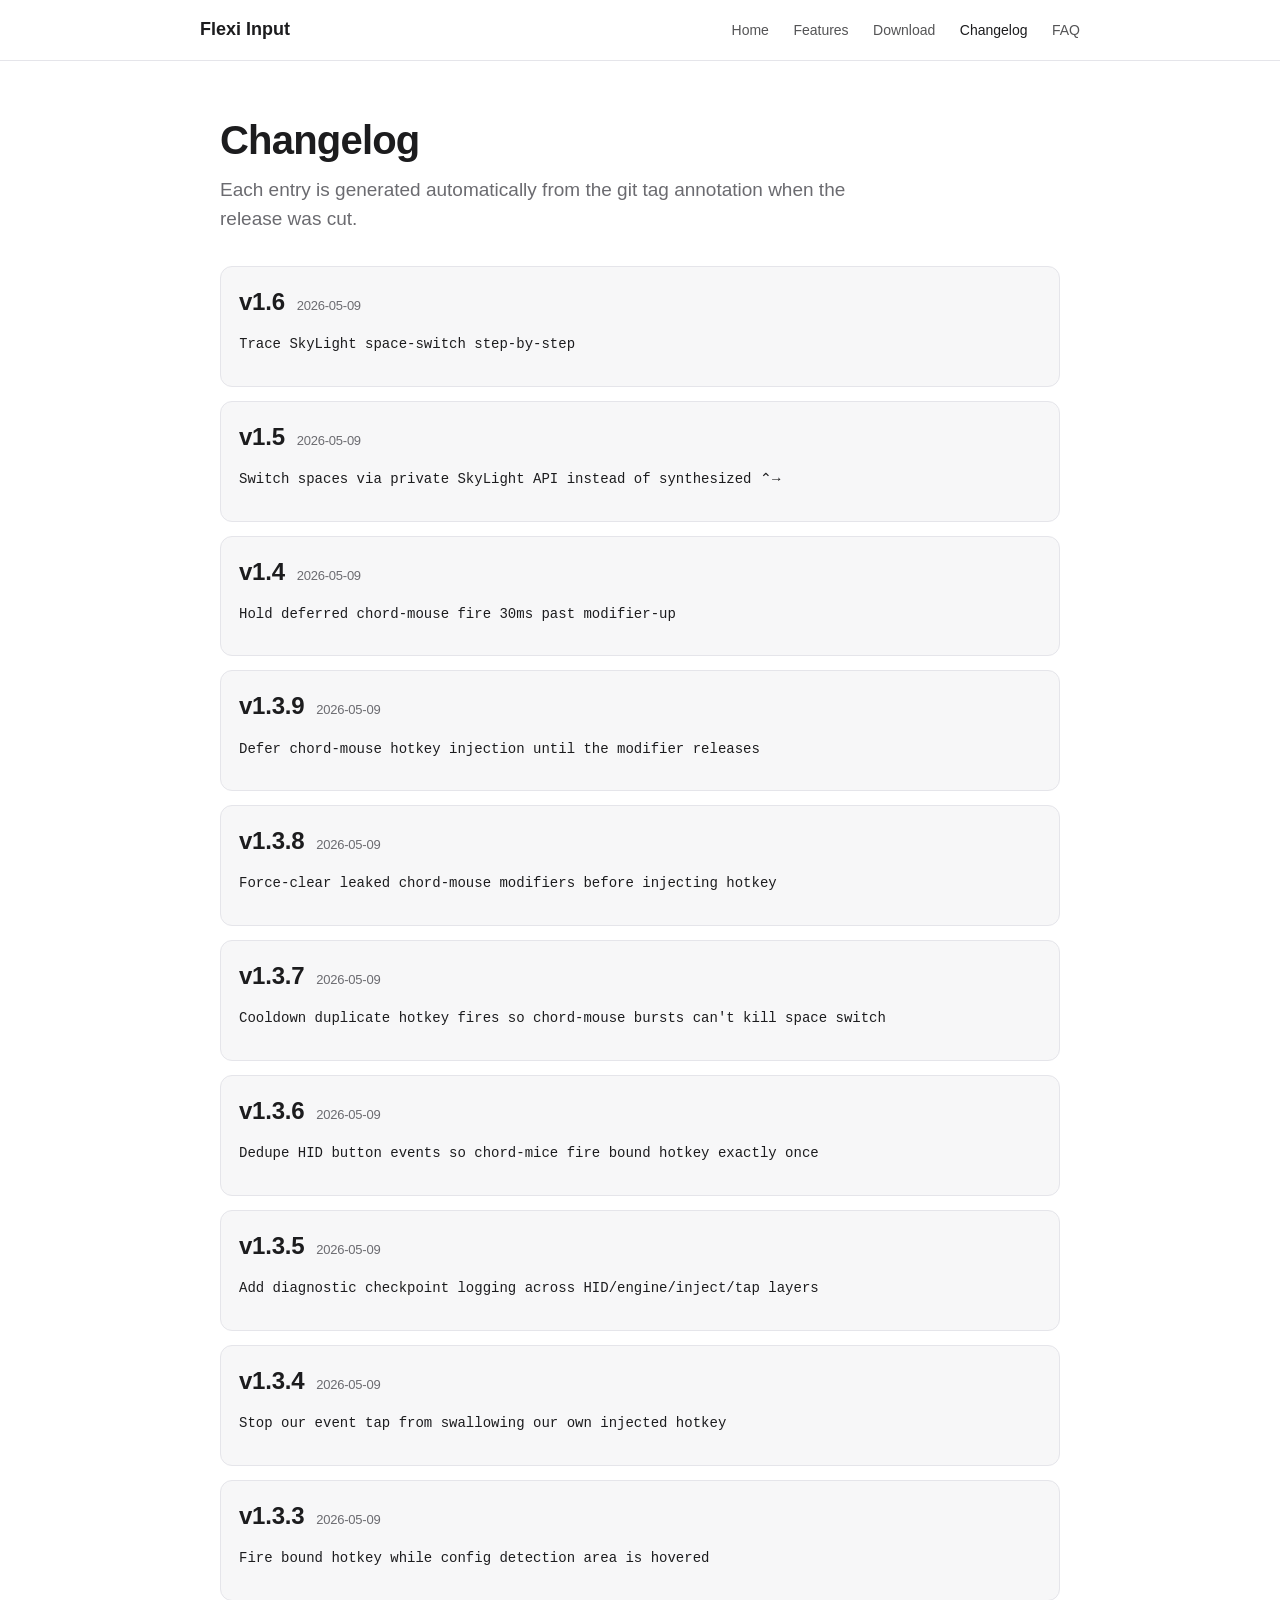
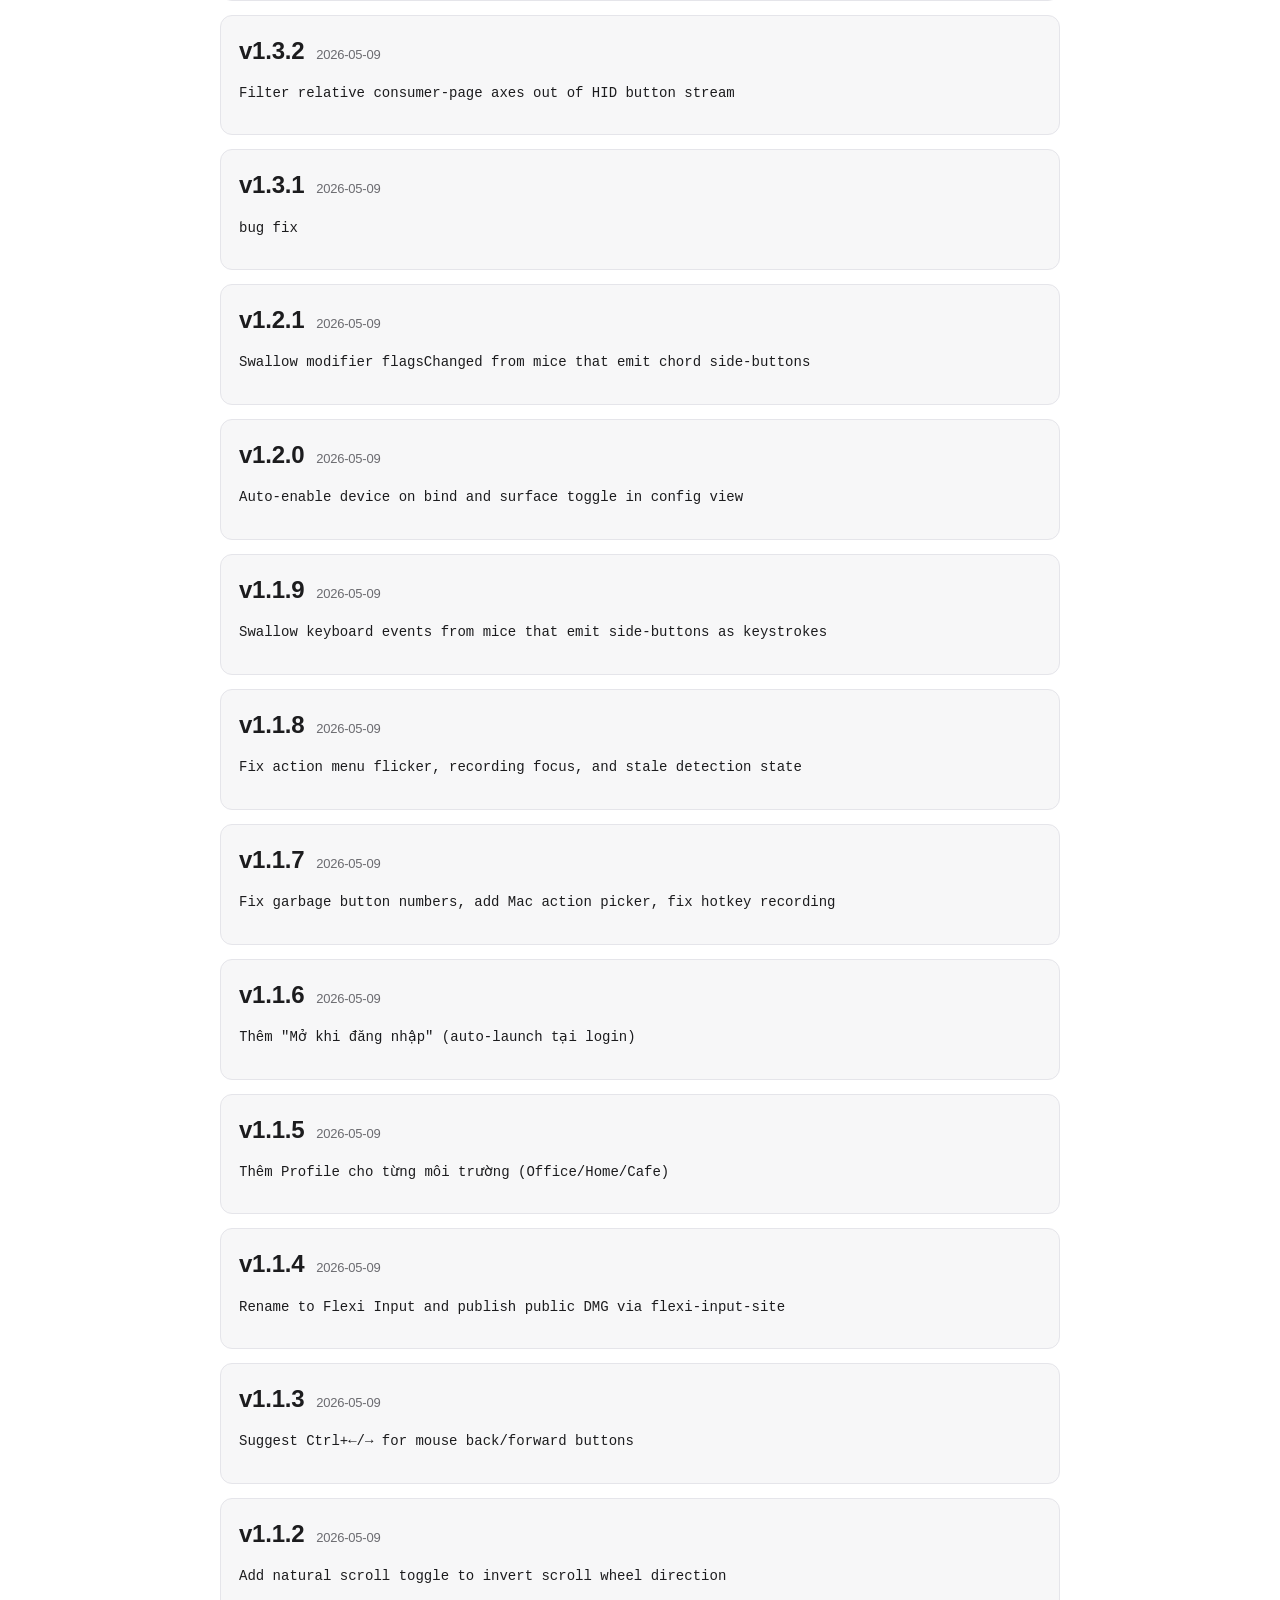
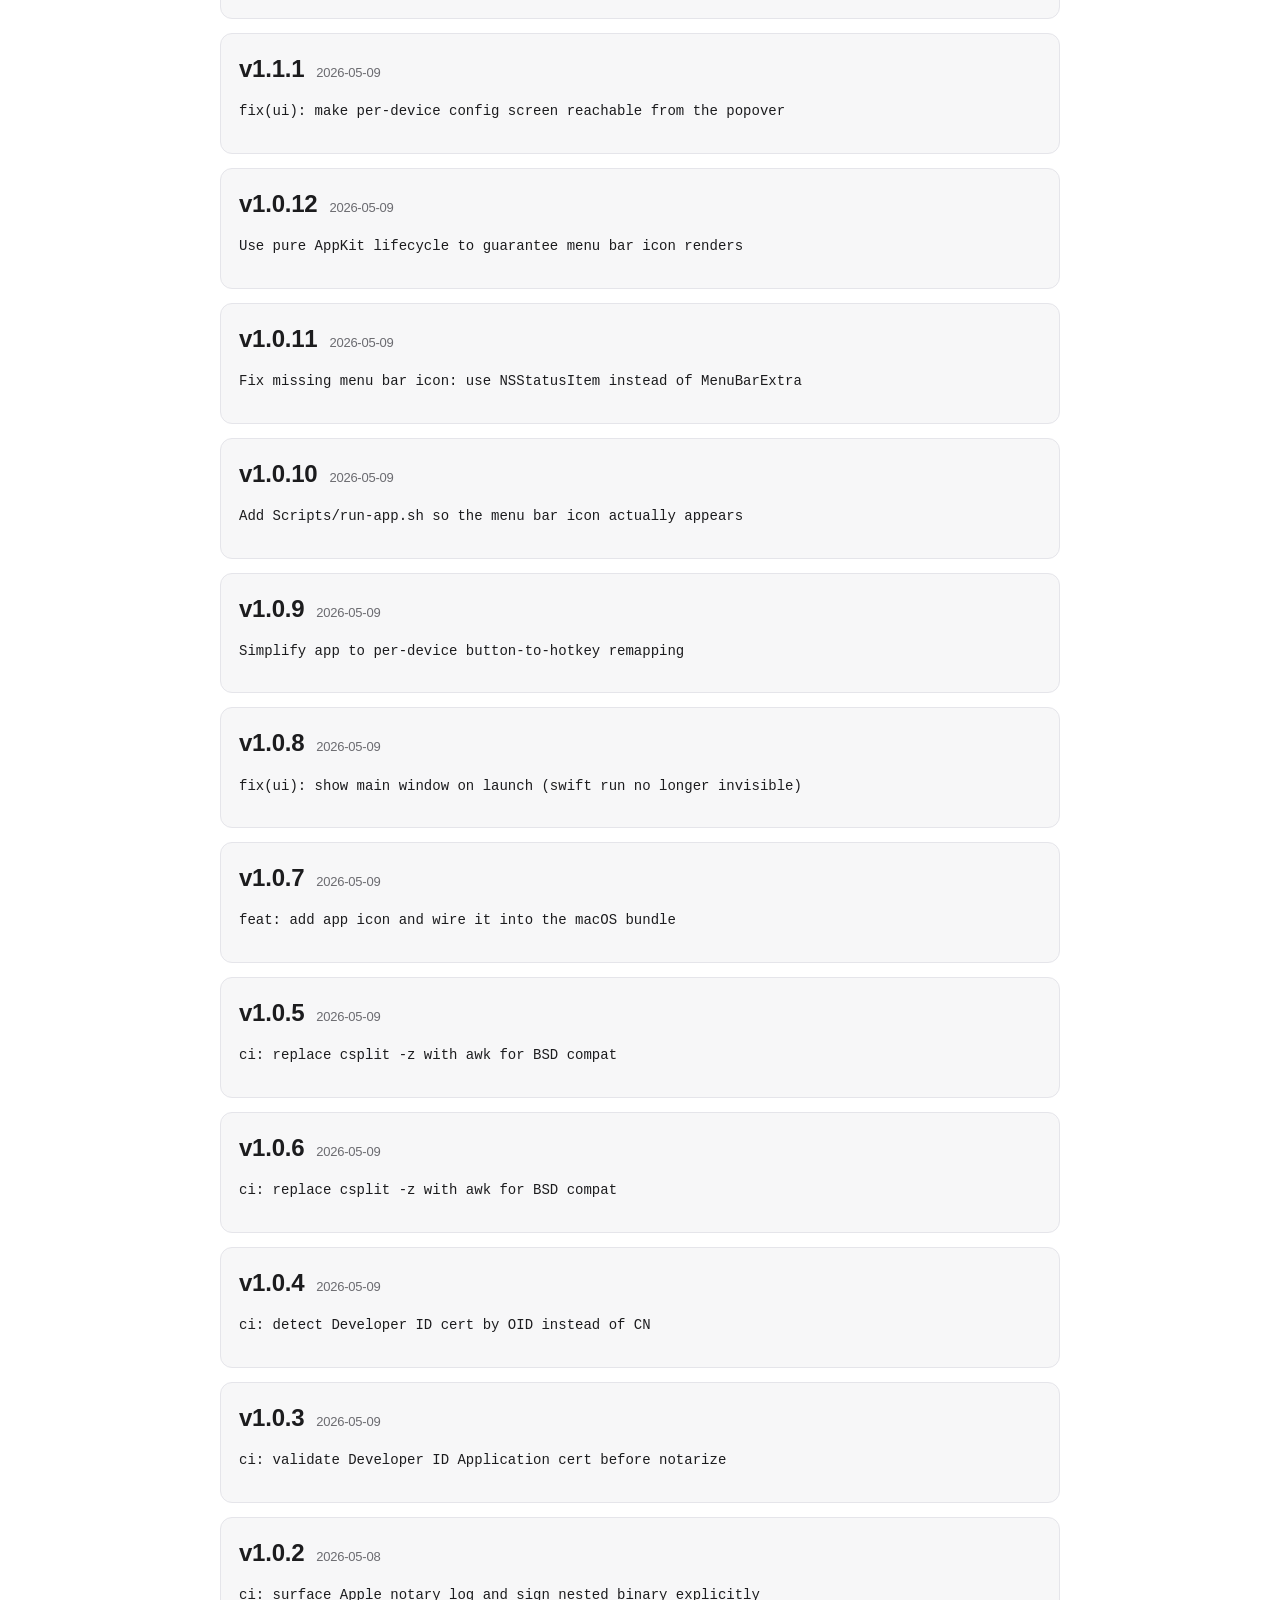
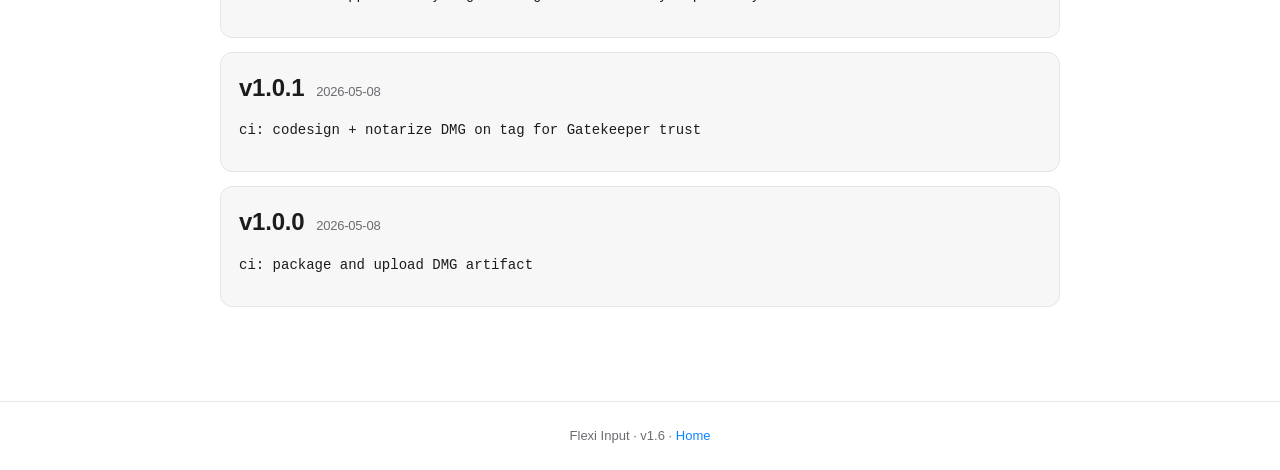
==== changelog.html @ a843cd30 "Publish Flexi Input v1.6" ====
<!doctype html>
<html lang="en">
<head>
    <meta charset="utf-8">
    <meta name="viewport" content="width=device-width, initial-scale=1">
    <title>Changelog — Flexi Input</title>
    <link rel="stylesheet" href="styles.css">
</head>
<body>
    <header class="site">
        <div class="inner">
            <a class="brand" href="./">Flexi Input</a>
            <nav>
                <a href="./">Home</a>
                <a href="features.html">Features</a>
                <a href="download.html">Download</a>
                <a href="changelog.html" class="active">Changelog</a>
                <a href="faq.html">FAQ</a>
            </nav>
        </div>
    </header>

    <main class="container">
        <h1>Changelog</h1>
        <p class="lede">Each entry is generated automatically from the git tag annotation when the release was cut.</p>

        <section class="release"><h2>v1.6 <small>2026-05-09</small></h2><pre>Trace SkyLight space-switch step-by-step</pre></section>
<section class="release"><h2>v1.5 <small>2026-05-09</small></h2><pre>Switch spaces via private SkyLight API instead of synthesized ⌃→</pre></section>
<section class="release"><h2>v1.4 <small>2026-05-09</small></h2><pre>Hold deferred chord-mouse fire 30ms past modifier-up</pre></section>
<section class="release"><h2>v1.3.9 <small>2026-05-09</small></h2><pre>Defer chord-mouse hotkey injection until the modifier releases</pre></section>
<section class="release"><h2>v1.3.8 <small>2026-05-09</small></h2><pre>Force-clear leaked chord-mouse modifiers before injecting hotkey</pre></section>
<section class="release"><h2>v1.3.7 <small>2026-05-09</small></h2><pre>Cooldown duplicate hotkey fires so chord-mouse bursts can&#x27;t kill space switch</pre></section>
<section class="release"><h2>v1.3.6 <small>2026-05-09</small></h2><pre>Dedupe HID button events so chord-mice fire bound hotkey exactly once</pre></section>
<section class="release"><h2>v1.3.5 <small>2026-05-09</small></h2><pre>Add diagnostic checkpoint logging across HID/engine/inject/tap layers</pre></section>
<section class="release"><h2>v1.3.4 <small>2026-05-09</small></h2><pre>Stop our event tap from swallowing our own injected hotkey</pre></section>
<section class="release"><h2>v1.3.3 <small>2026-05-09</small></h2><pre>Fire bound hotkey while config detection area is hovered</pre></section>
<section class="release"><h2>v1.3.2 <small>2026-05-09</small></h2><pre>Filter relative consumer-page axes out of HID button stream</pre></section>
<section class="release"><h2>v1.3.1 <small>2026-05-09</small></h2><pre>bug fix</pre></section>
<section class="release"><h2>v1.2.1 <small>2026-05-09</small></h2><pre>Swallow modifier flagsChanged from mice that emit chord side-buttons</pre></section>
<section class="release"><h2>v1.2.0 <small>2026-05-09</small></h2><pre>Auto-enable device on bind and surface toggle in config view</pre></section>
<section class="release"><h2>v1.1.9 <small>2026-05-09</small></h2><pre>Swallow keyboard events from mice that emit side-buttons as keystrokes</pre></section>
<section class="release"><h2>v1.1.8 <small>2026-05-09</small></h2><pre>Fix action menu flicker, recording focus, and stale detection state</pre></section>
<section class="release"><h2>v1.1.7 <small>2026-05-09</small></h2><pre>Fix garbage button numbers, add Mac action picker, fix hotkey recording</pre></section>
<section class="release"><h2>v1.1.6 <small>2026-05-09</small></h2><pre>Thêm &quot;Mở khi đăng nhập&quot; (auto-launch tại login)</pre></section>
<section class="release"><h2>v1.1.5 <small>2026-05-09</small></h2><pre>Thêm Profile cho từng môi trường (Office/Home/Cafe)</pre></section>
<section class="release"><h2>v1.1.4 <small>2026-05-09</small></h2><pre>Rename to Flexi Input and publish public DMG via flexi-input-site</pre></section>
<section class="release"><h2>v1.1.3 <small>2026-05-09</small></h2><pre>Suggest Ctrl+←/→ for mouse back/forward buttons</pre></section>
<section class="release"><h2>v1.1.2 <small>2026-05-09</small></h2><pre>Add natural scroll toggle to invert scroll wheel direction</pre></section>
<section class="release"><h2>v1.1.1 <small>2026-05-09</small></h2><pre>fix(ui): make per-device config screen reachable from the popover</pre></section>
<section class="release"><h2>v1.0.12 <small>2026-05-09</small></h2><pre>Use pure AppKit lifecycle to guarantee menu bar icon renders</pre></section>
<section class="release"><h2>v1.0.11 <small>2026-05-09</small></h2><pre>Fix missing menu bar icon: use NSStatusItem instead of MenuBarExtra</pre></section>
<section class="release"><h2>v1.0.10 <small>2026-05-09</small></h2><pre>Add Scripts/run-app.sh so the menu bar icon actually appears</pre></section>
<section class="release"><h2>v1.0.9 <small>2026-05-09</small></h2><pre>Simplify app to per-device button-to-hotkey remapping</pre></section>
<section class="release"><h2>v1.0.8 <small>2026-05-09</small></h2><pre>fix(ui): show main window on launch (swift run no longer invisible)</pre></section>
<section class="release"><h2>v1.0.7 <small>2026-05-09</small></h2><pre>feat: add app icon and wire it into the macOS bundle</pre></section>
<section class="release"><h2>v1.0.5 <small>2026-05-09</small></h2><pre>ci: replace csplit -z with awk for BSD compat</pre></section>
<section class="release"><h2>v1.0.6 <small>2026-05-09</small></h2><pre>ci: replace csplit -z with awk for BSD compat</pre></section>
<section class="release"><h2>v1.0.4 <small>2026-05-09</small></h2><pre>ci: detect Developer ID cert by OID instead of CN</pre></section>
<section class="release"><h2>v1.0.3 <small>2026-05-09</small></h2><pre>ci: validate Developer ID Application cert before notarize</pre></section>
<section class="release"><h2>v1.0.2 <small>2026-05-08</small></h2><pre>ci: surface Apple notary log and sign nested binary explicitly</pre></section>
<section class="release"><h2>v1.0.1 <small>2026-05-08</small></h2><pre>ci: codesign + notarize DMG on tag for Gatekeeper trust</pre></section>
<section class="release"><h2>v1.0.0 <small>2026-05-08</small></h2><pre>ci: package and upload DMG artifact</pre></section>
    </main>

    <footer class="site">
        Flexi Input · v1.6 · <a href="./">Home</a>
    </footer>
</body>
</html>
---- styles.css ----
:root {
    color-scheme: light dark;
    --bg: #ffffff;
    --fg: #1c1c1e;
    --muted: #6b6b70;
    --accent: #0a84ff;
    --accent-fg: #ffffff;
    --border: #e5e5ea;
    --card: #f7f7f8;
    --code-bg: #f1f1f3;
    --max: 880px;
}

@media (prefers-color-scheme: dark) {
    :root {
        --bg: #1c1c1e;
        --fg: #f5f5f7;
        --muted: #a1a1a6;
        --accent: #0a84ff;
        --accent-fg: #ffffff;
        --border: #2c2c2e;
        --card: #232325;
        --code-bg: #2c2c2e;
    }
}

* { box-sizing: border-box; }

html, body {
    margin: 0;
    padding: 0;
    background: var(--bg);
    color: var(--fg);
    font-family: -apple-system, BlinkMacSystemFont, "SF Pro Text", "Helvetica Neue", Arial, sans-serif;
    font-size: 16px;
    line-height: 1.55;
    -webkit-font-smoothing: antialiased;
}

a { color: var(--accent); text-decoration: none; }
a:hover { text-decoration: underline; }

.container {
    max-width: var(--max);
    margin: 0 auto;
    padding: 24px 20px 80px;
}

header.site {
    border-bottom: 1px solid var(--border);
    padding: 16px 20px;
}

header.site .inner {
    max-width: var(--max);
    margin: 0 auto;
    display: flex;
    align-items: center;
    justify-content: space-between;
    gap: 24px;
}

header.site .brand {
    font-weight: 600;
    font-size: 18px;
    color: var(--fg);
}

header.site nav a {
    color: var(--fg);
    margin-left: 20px;
    font-size: 14px;
    opacity: 0.75;
}

header.site nav a:hover,
header.site nav a.active {
    opacity: 1;
    text-decoration: none;
}

footer.site {
    border-top: 1px solid var(--border);
    padding: 24px 20px;
    color: var(--muted);
    font-size: 13px;
    text-align: center;
}

h1 { font-size: 40px; line-height: 1.15; margin: 32px 0 12px; letter-spacing: -0.02em; }
h2 { font-size: 24px; margin: 36px 0 12px; letter-spacing: -0.01em; }
h3 { font-size: 18px; margin: 24px 0 8px; }

.lede { font-size: 19px; color: var(--muted); margin: 0 0 32px; max-width: 640px; }

.cta {
    display: inline-flex;
    align-items: center;
    gap: 8px;
    background: var(--accent);
    color: var(--accent-fg);
    padding: 12px 22px;
    border-radius: 10px;
    font-weight: 600;
    font-size: 16px;
}
.cta:hover { text-decoration: none; opacity: 0.92; }
.cta.secondary {
    background: transparent;
    color: var(--accent);
    border: 1px solid var(--accent);
}

.meta {
    color: var(--muted);
    font-size: 13px;
    margin-top: 10px;
}

.cards {
    display: grid;
    grid-template-columns: repeat(auto-fit, minmax(240px, 1fr));
    gap: 16px;
    margin: 24px 0;
}
.card {
    background: var(--card);
    border: 1px solid var(--border);
    border-radius: 12px;
    padding: 18px;
}
.card h3 { margin-top: 0; }

pre, code {
    font-family: ui-monospace, SFMono-Regular, "SF Mono", Menlo, Consolas, monospace;
    font-size: 14px;
}
pre {
    background: var(--code-bg);
    padding: 12px 14px;
    border-radius: 8px;
    overflow-x: auto;
}
code { background: var(--code-bg); padding: 2px 6px; border-radius: 4px; }
pre code { background: transparent; padding: 0; }

.release {
    border: 1px solid var(--border);
    border-radius: 12px;
    padding: 16px 18px;
    margin-bottom: 14px;
    background: var(--card);
}
.release h2 { margin-top: 0; display: flex; align-items: baseline; gap: 12px; }
.release h2 small { color: var(--muted); font-size: 13px; font-weight: 400; }
.release pre { background: transparent; padding: 0; white-space: pre-wrap; }

ul.checks { list-style: none; padding: 0; }
ul.checks li { padding: 6px 0 6px 24px; position: relative; }
ul.checks li::before {
    content: "";
    position: absolute;
    left: 0; top: 12px;
    width: 14px; height: 14px;
    border-radius: 50%;
    background: var(--accent);
    opacity: 0.18;
}
ul.checks li::after {
    content: "";
    position: absolute;
    left: 4px; top: 16px;
    width: 6px; height: 3px;
    border-left: 2px solid var(--accent);
    border-bottom: 2px solid var(--accent);
    transform: rotate(-45deg);
}

details {
    border: 1px solid var(--border);
    border-radius: 10px;
    padding: 12px 16px;
    margin: 8px 0;
    background: var(--card);
}
details summary {
    cursor: pointer;
    font-weight: 500;
}
details[open] summary { margin-bottom: 8px; }
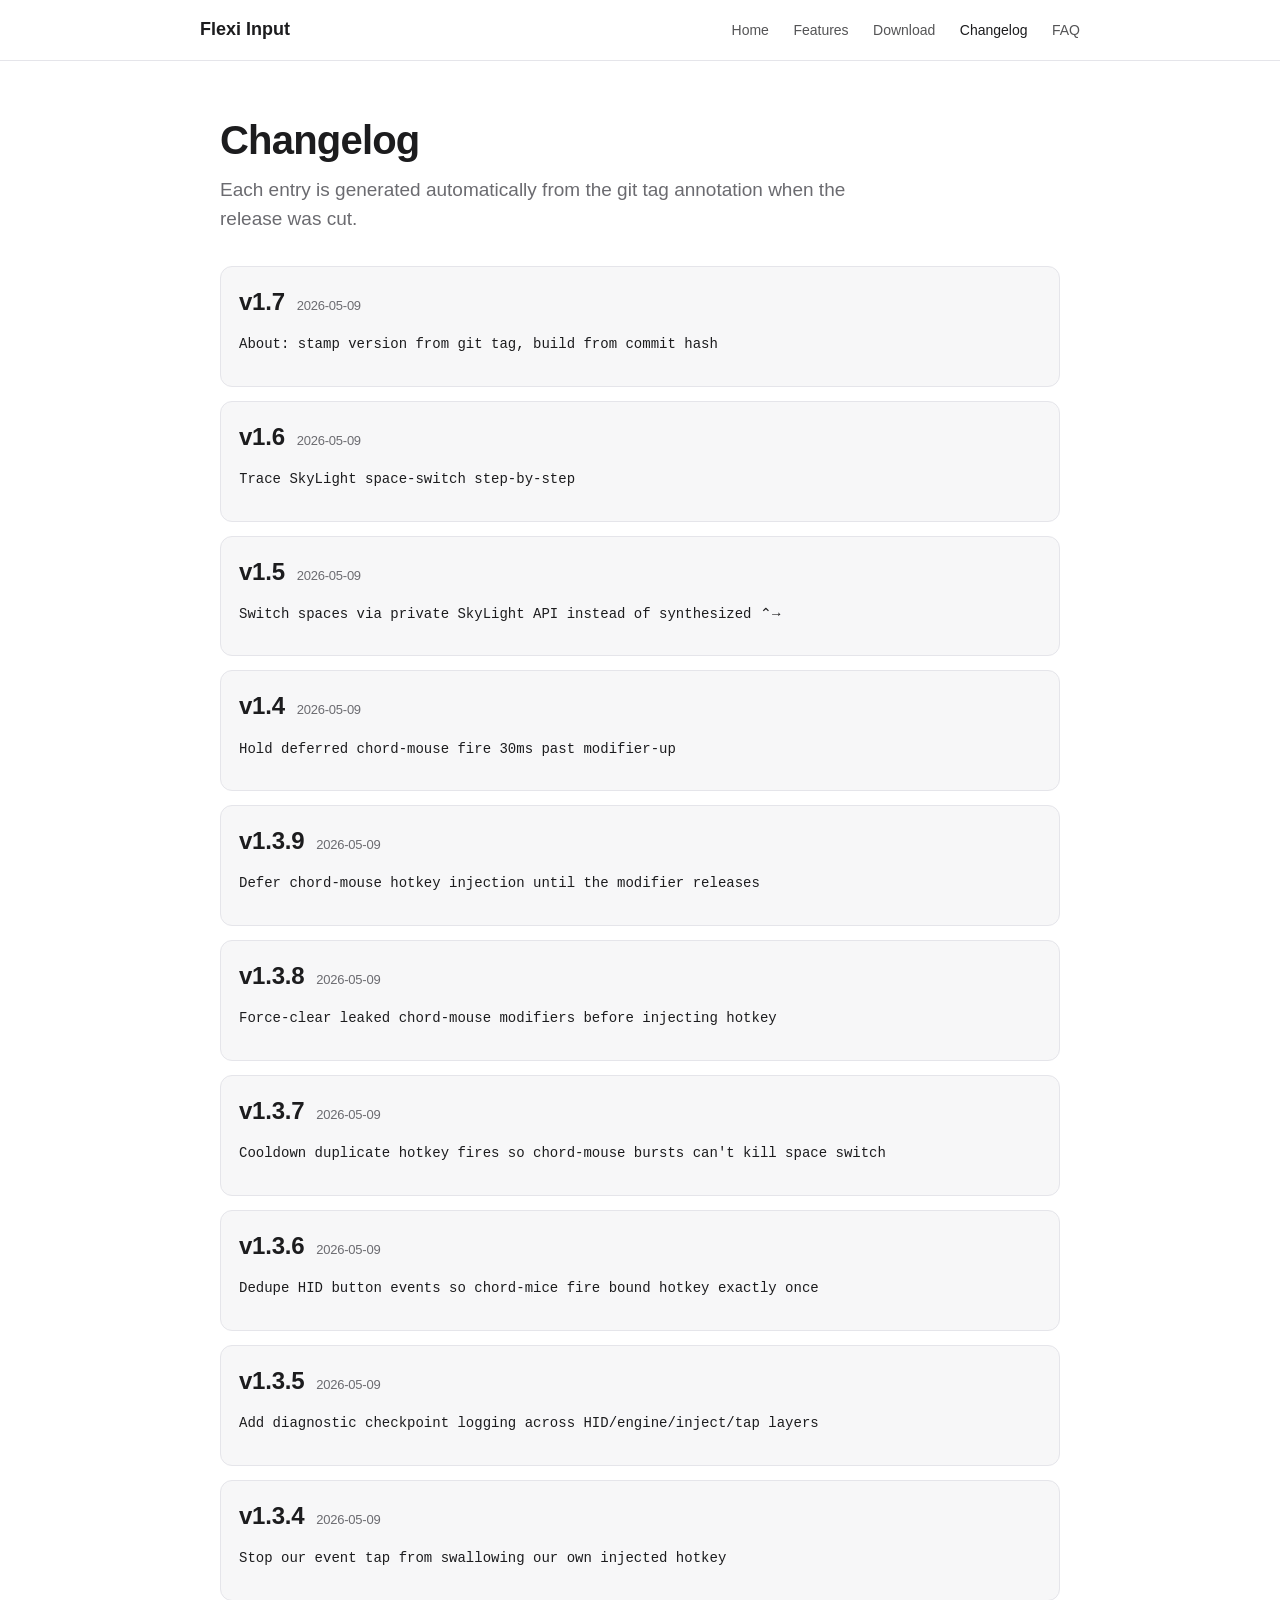
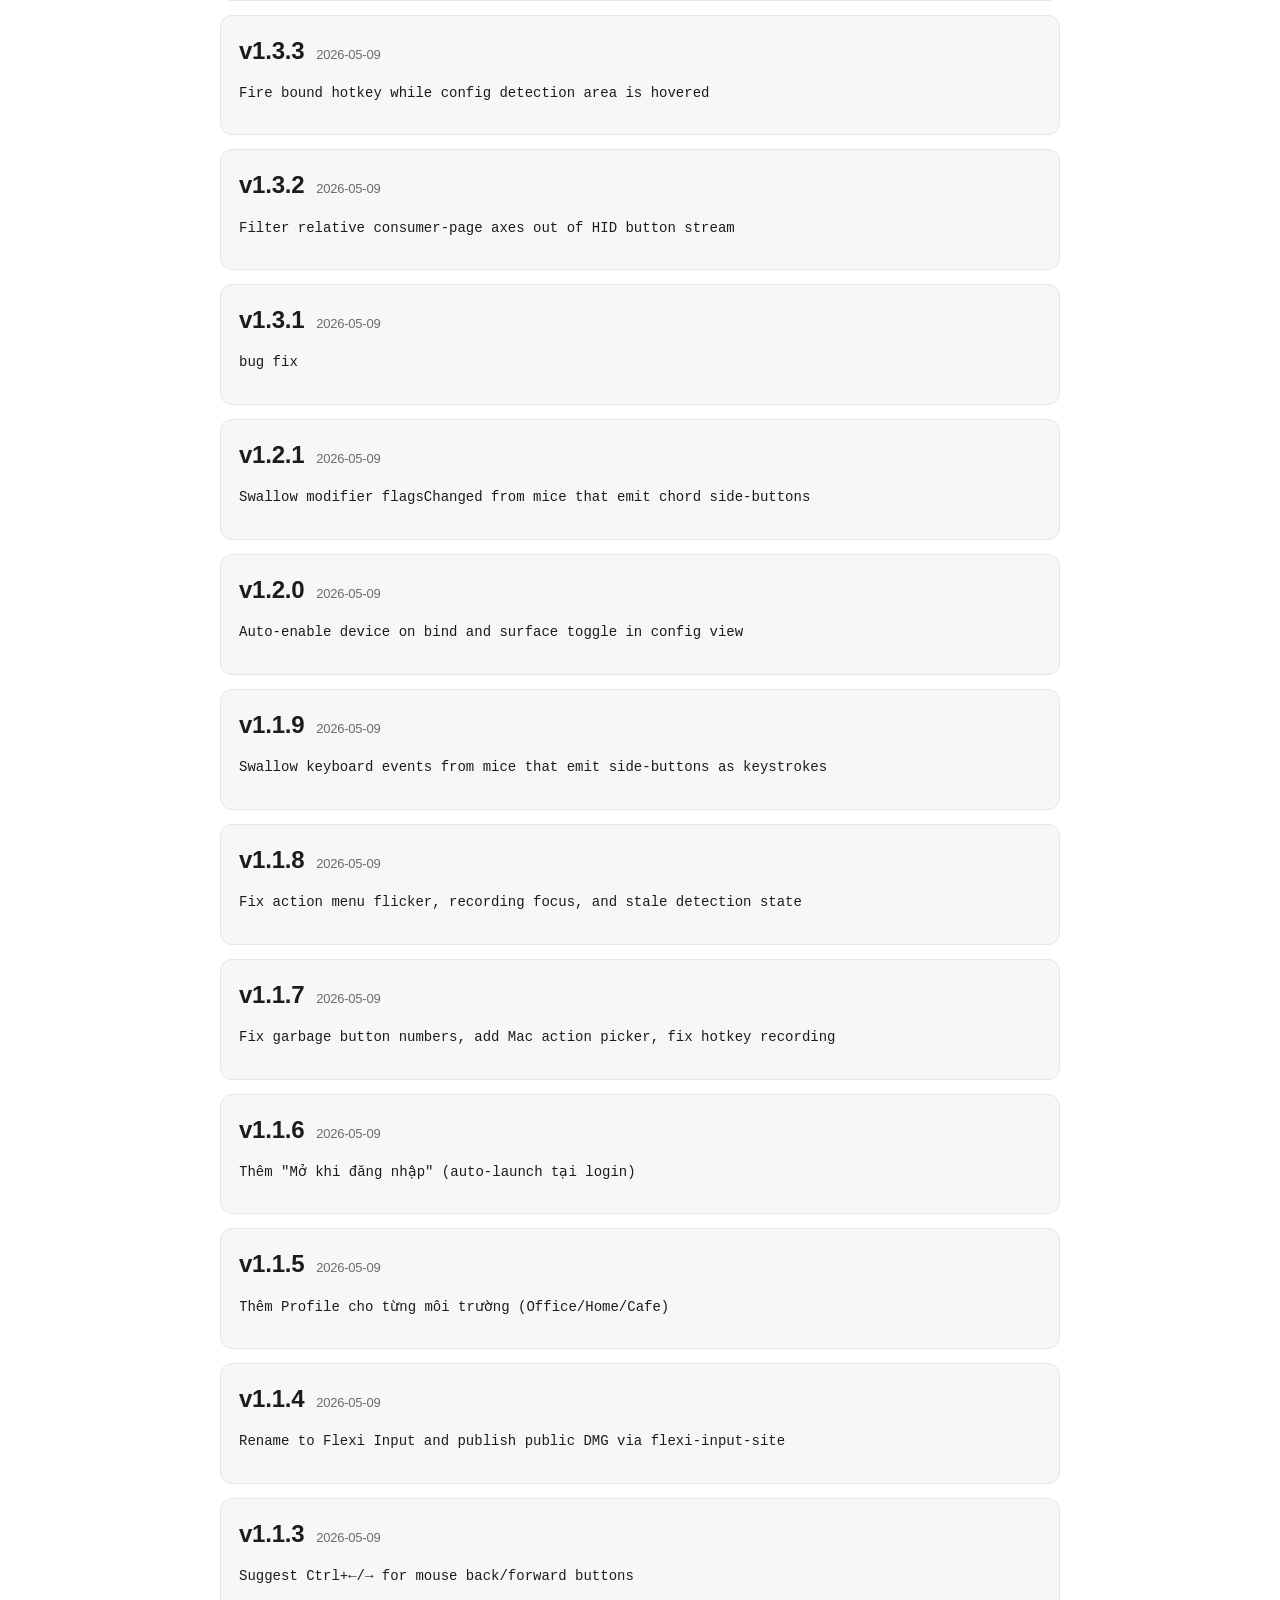
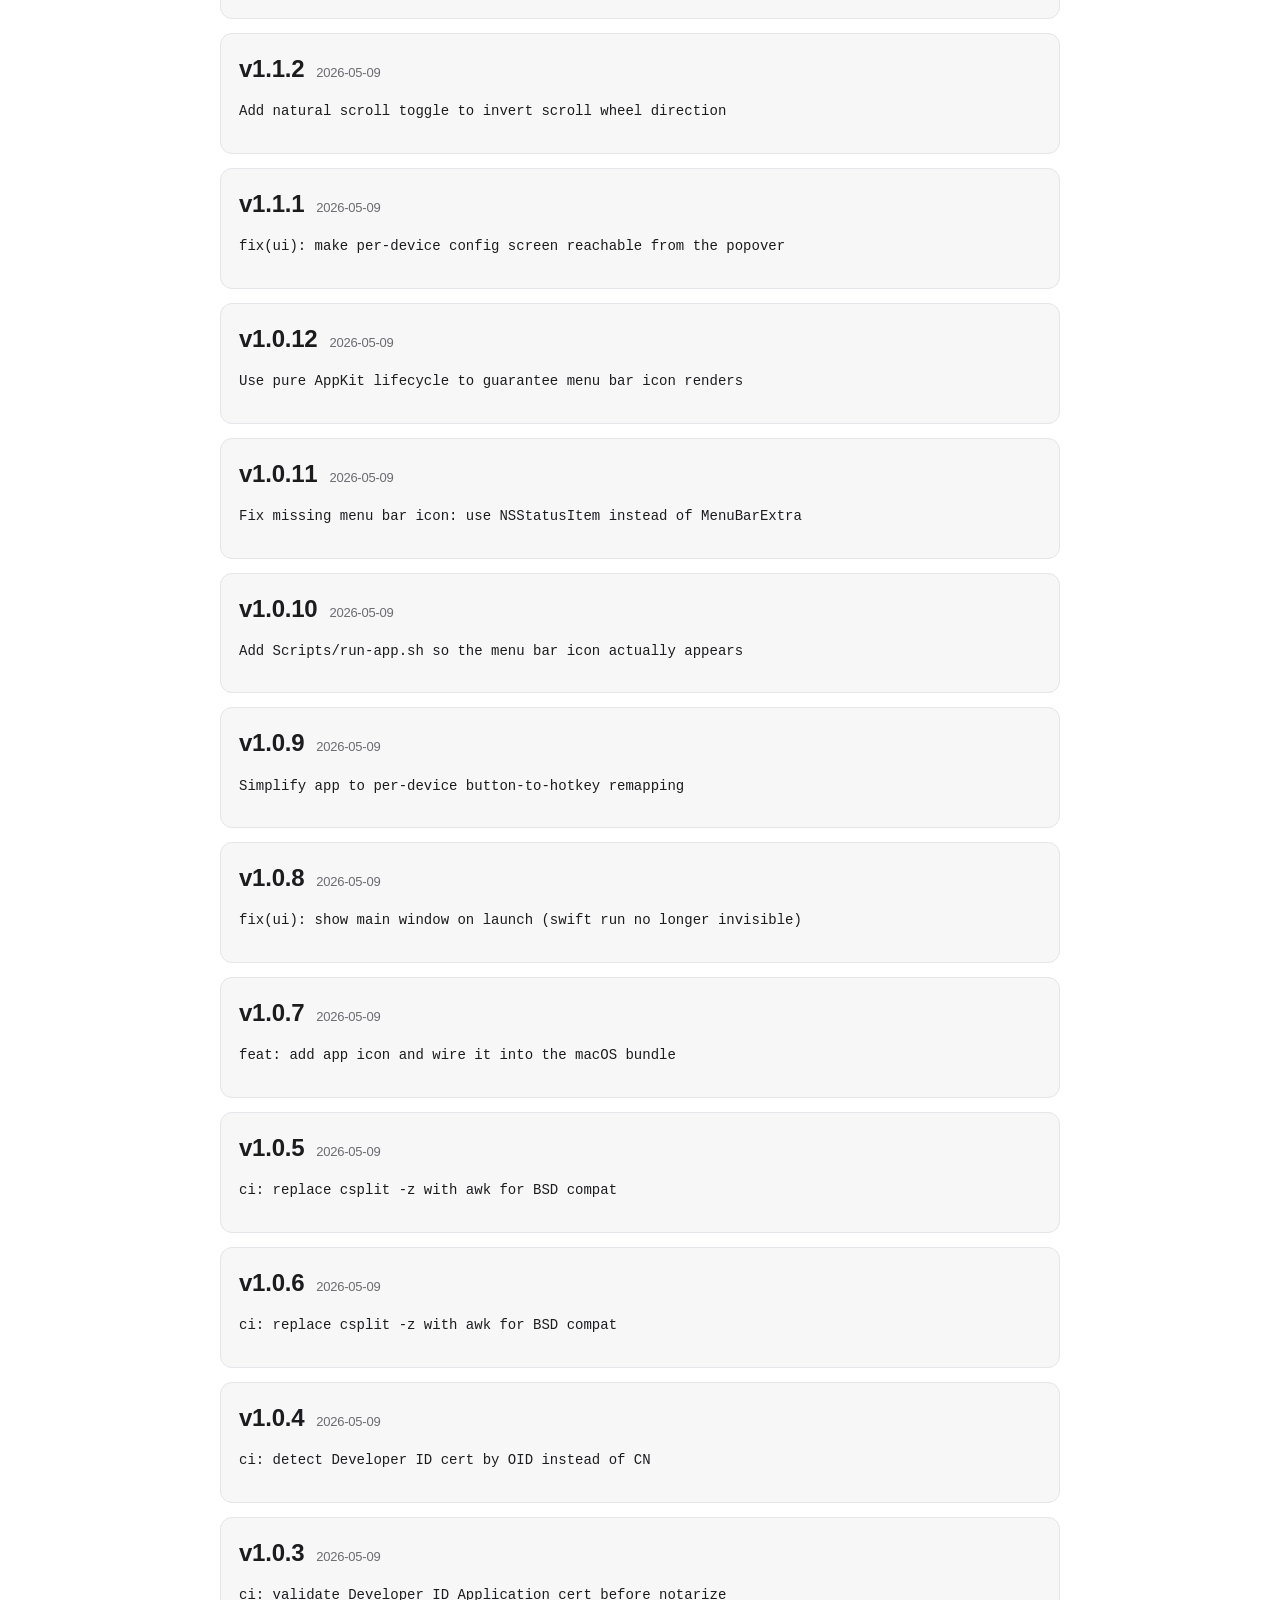
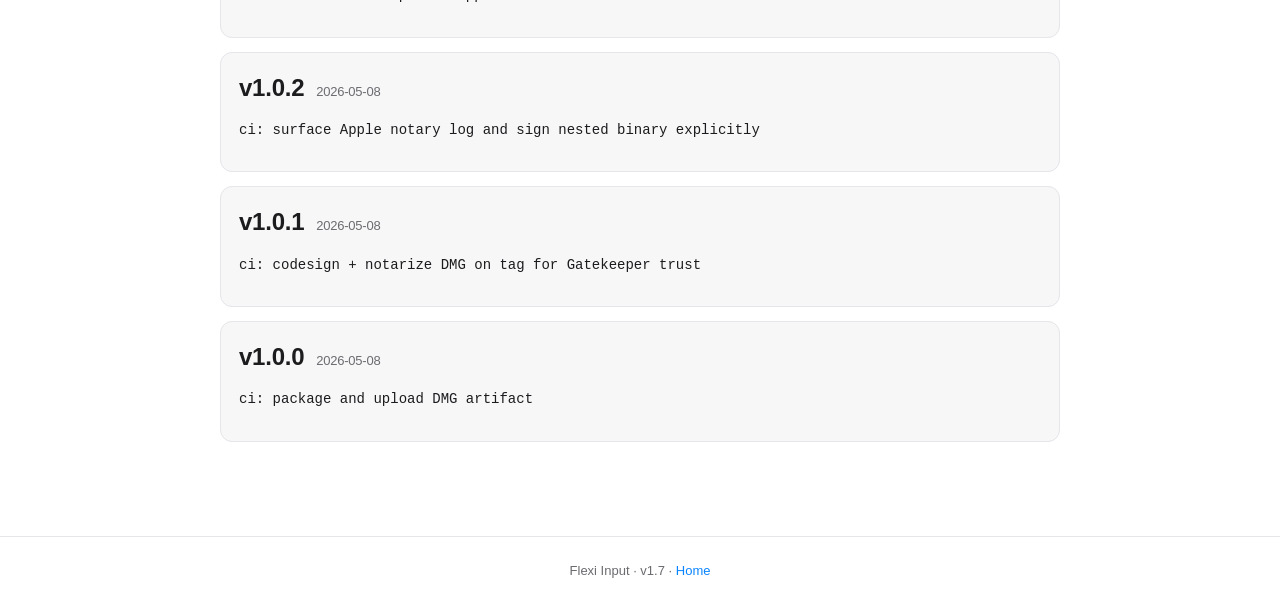
==== commit 18e64817: "Publish Flexi Input v1.7" ====
--- a/changelog.html
+++ b/changelog.html
@@ -24,7 +24,8 @@
         <h1>Changelog</h1>
         <p class="lede">Each entry is generated automatically from the git tag annotation when the release was cut.</p>
 
-        <section class="release"><h2>v1.6 <small>2026-05-09</small></h2><pre>Trace SkyLight space-switch step-by-step</pre></section>
+        <section class="release"><h2>v1.7 <small>2026-05-09</small></h2><pre>About: stamp version from git tag, build from commit hash</pre></section>
+<section class="release"><h2>v1.6 <small>2026-05-09</small></h2><pre>Trace SkyLight space-switch step-by-step</pre></section>
 <section class="release"><h2>v1.5 <small>2026-05-09</small></h2><pre>Switch spaces via private SkyLight API instead of synthesized ⌃→</pre></section>
 <section class="release"><h2>v1.4 <small>2026-05-09</small></h2><pre>Hold deferred chord-mouse fire 30ms past modifier-up</pre></section>
 <section class="release"><h2>v1.3.9 <small>2026-05-09</small></h2><pre>Defer chord-mouse hotkey injection until the modifier releases</pre></section>
@@ -63,7 +64,7 @@
     </main>
 
     <footer class="site">
-        Flexi Input · v1.6 · <a href="./">Home</a>
+        Flexi Input · v1.7 · <a href="./">Home</a>
     </footer>
 </body>
 </html>
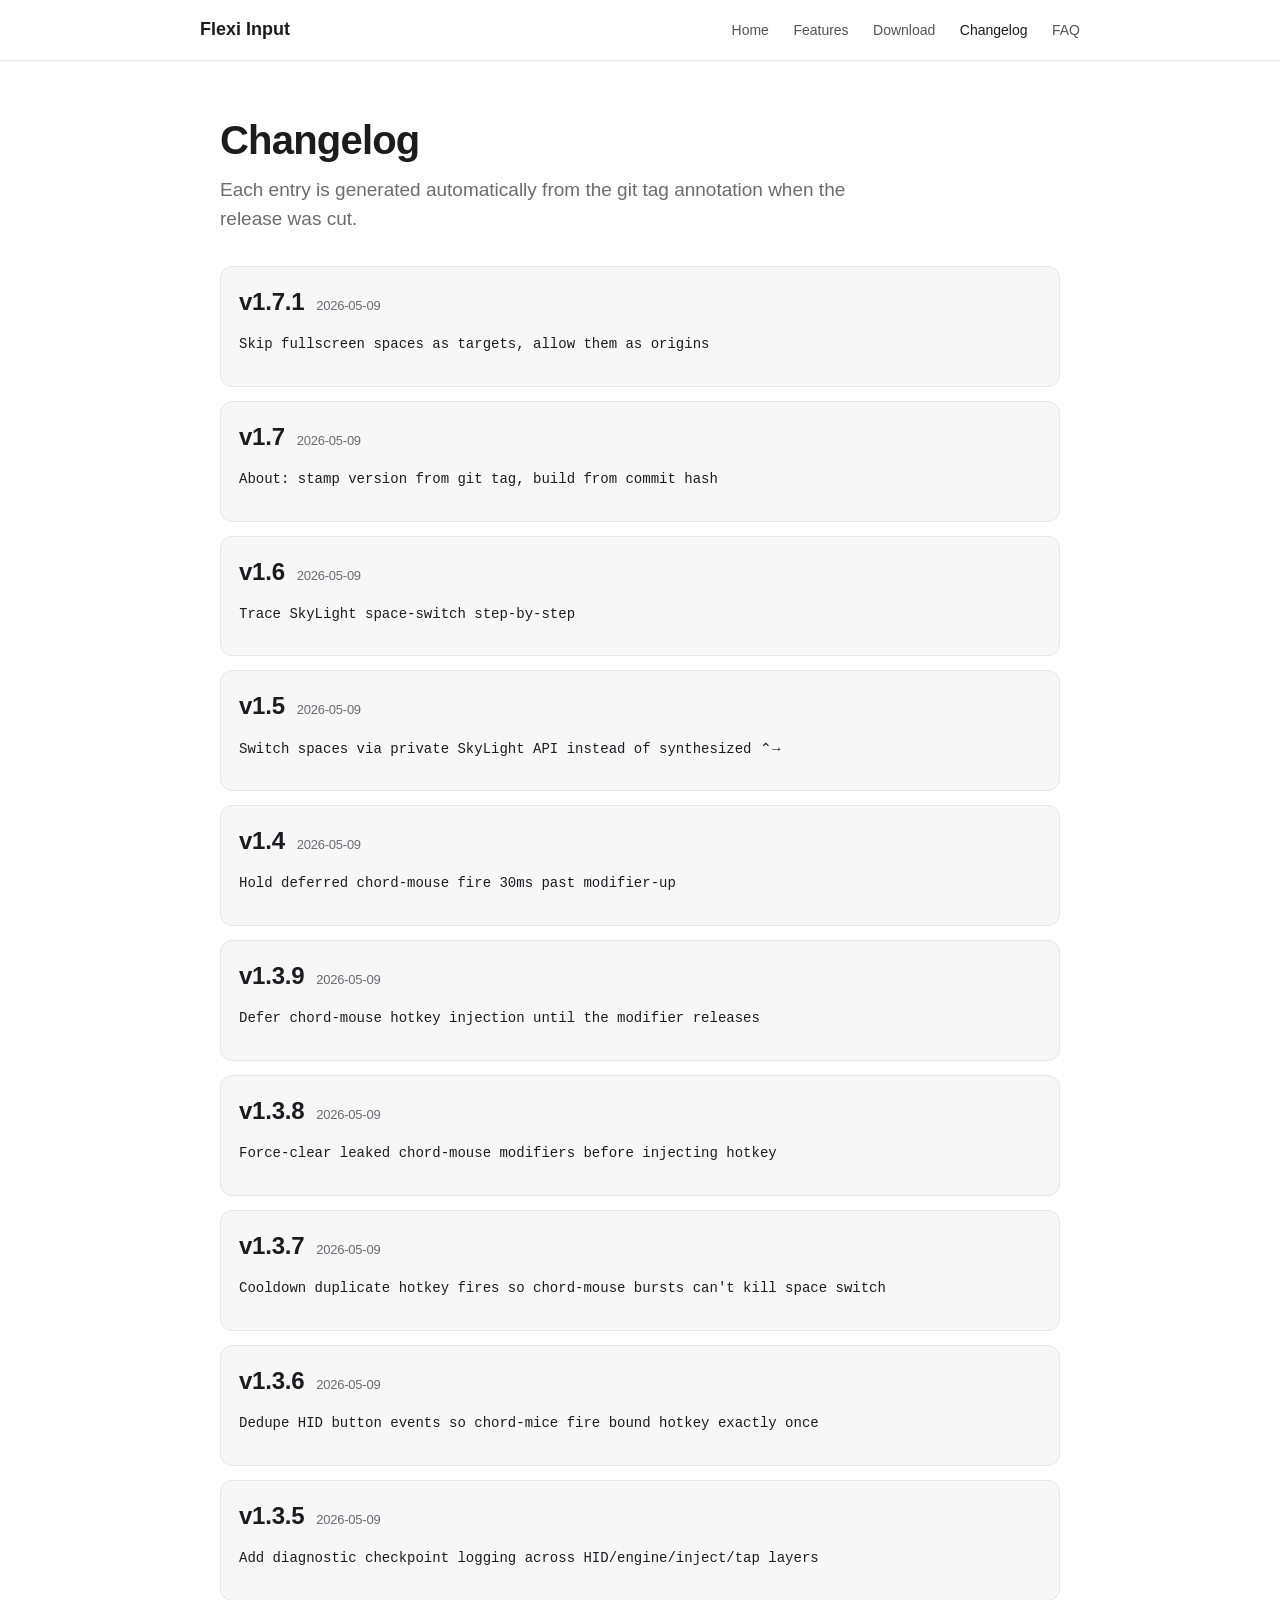
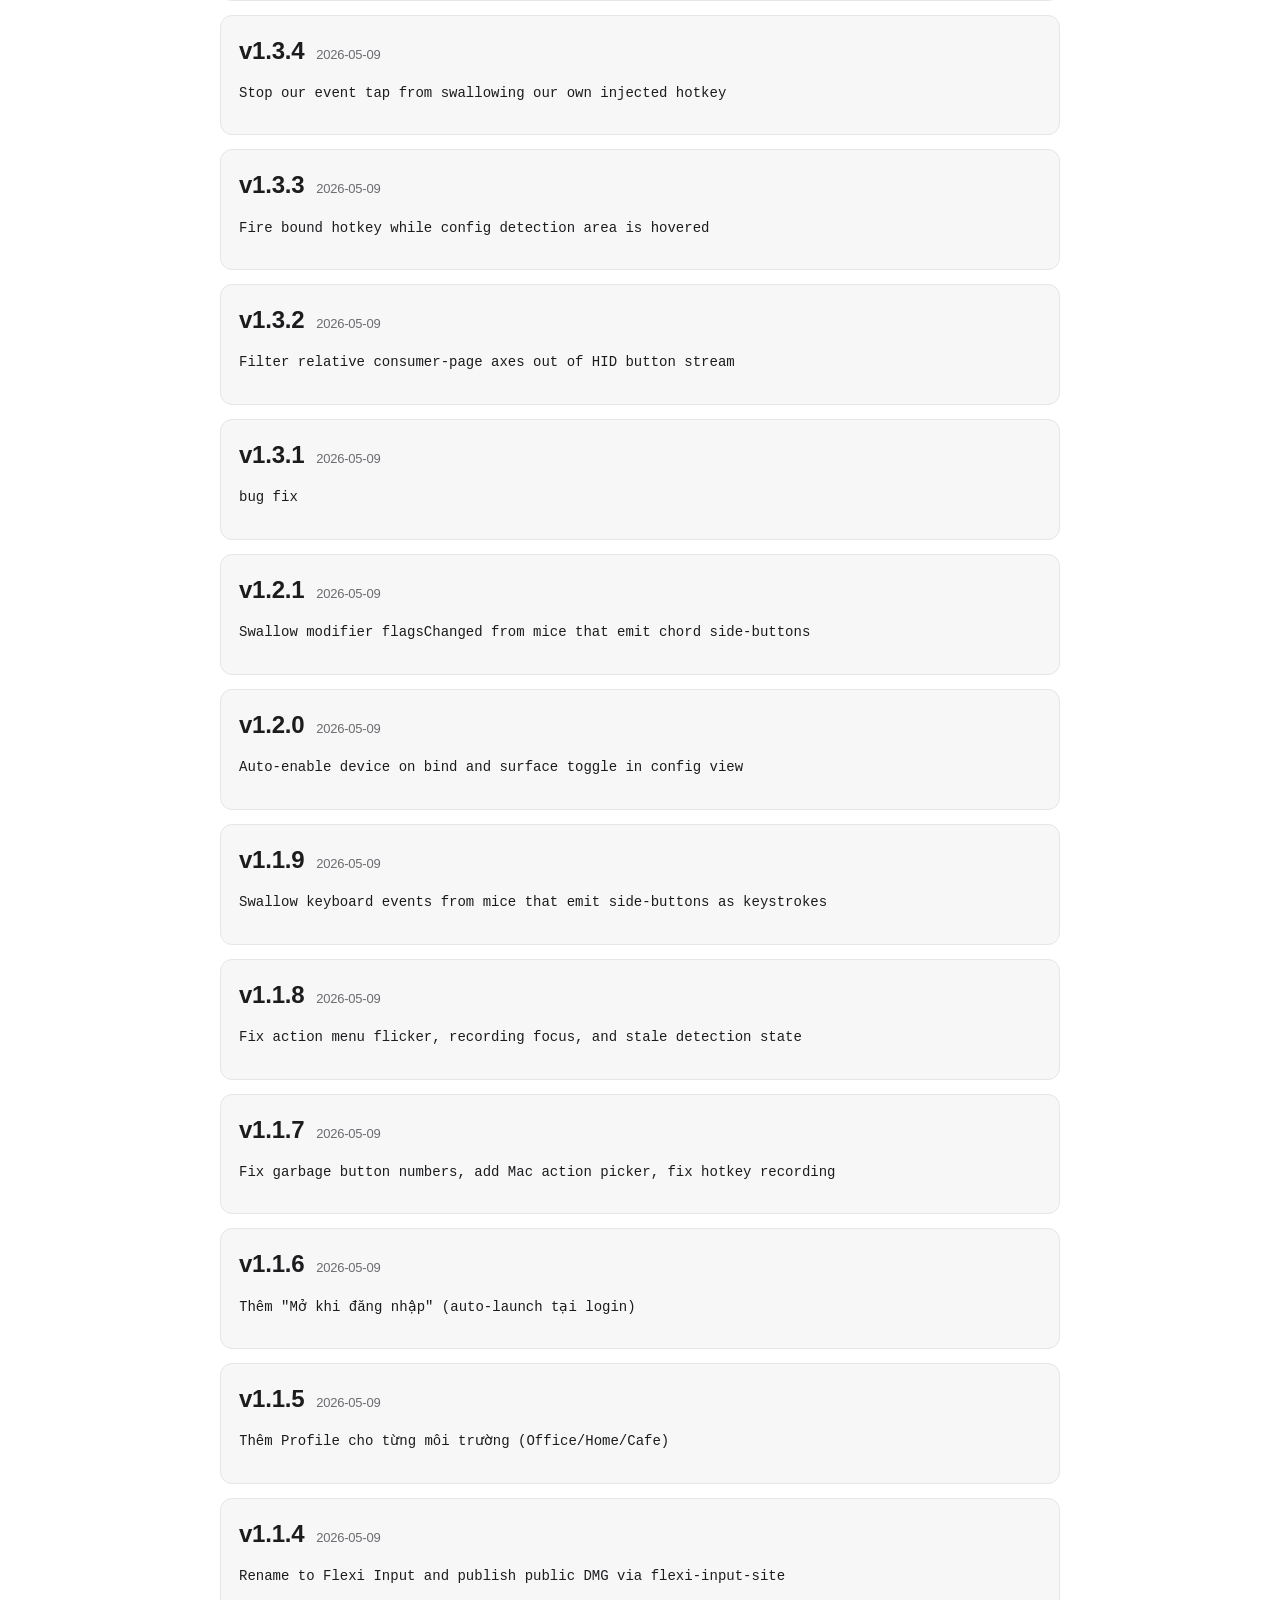
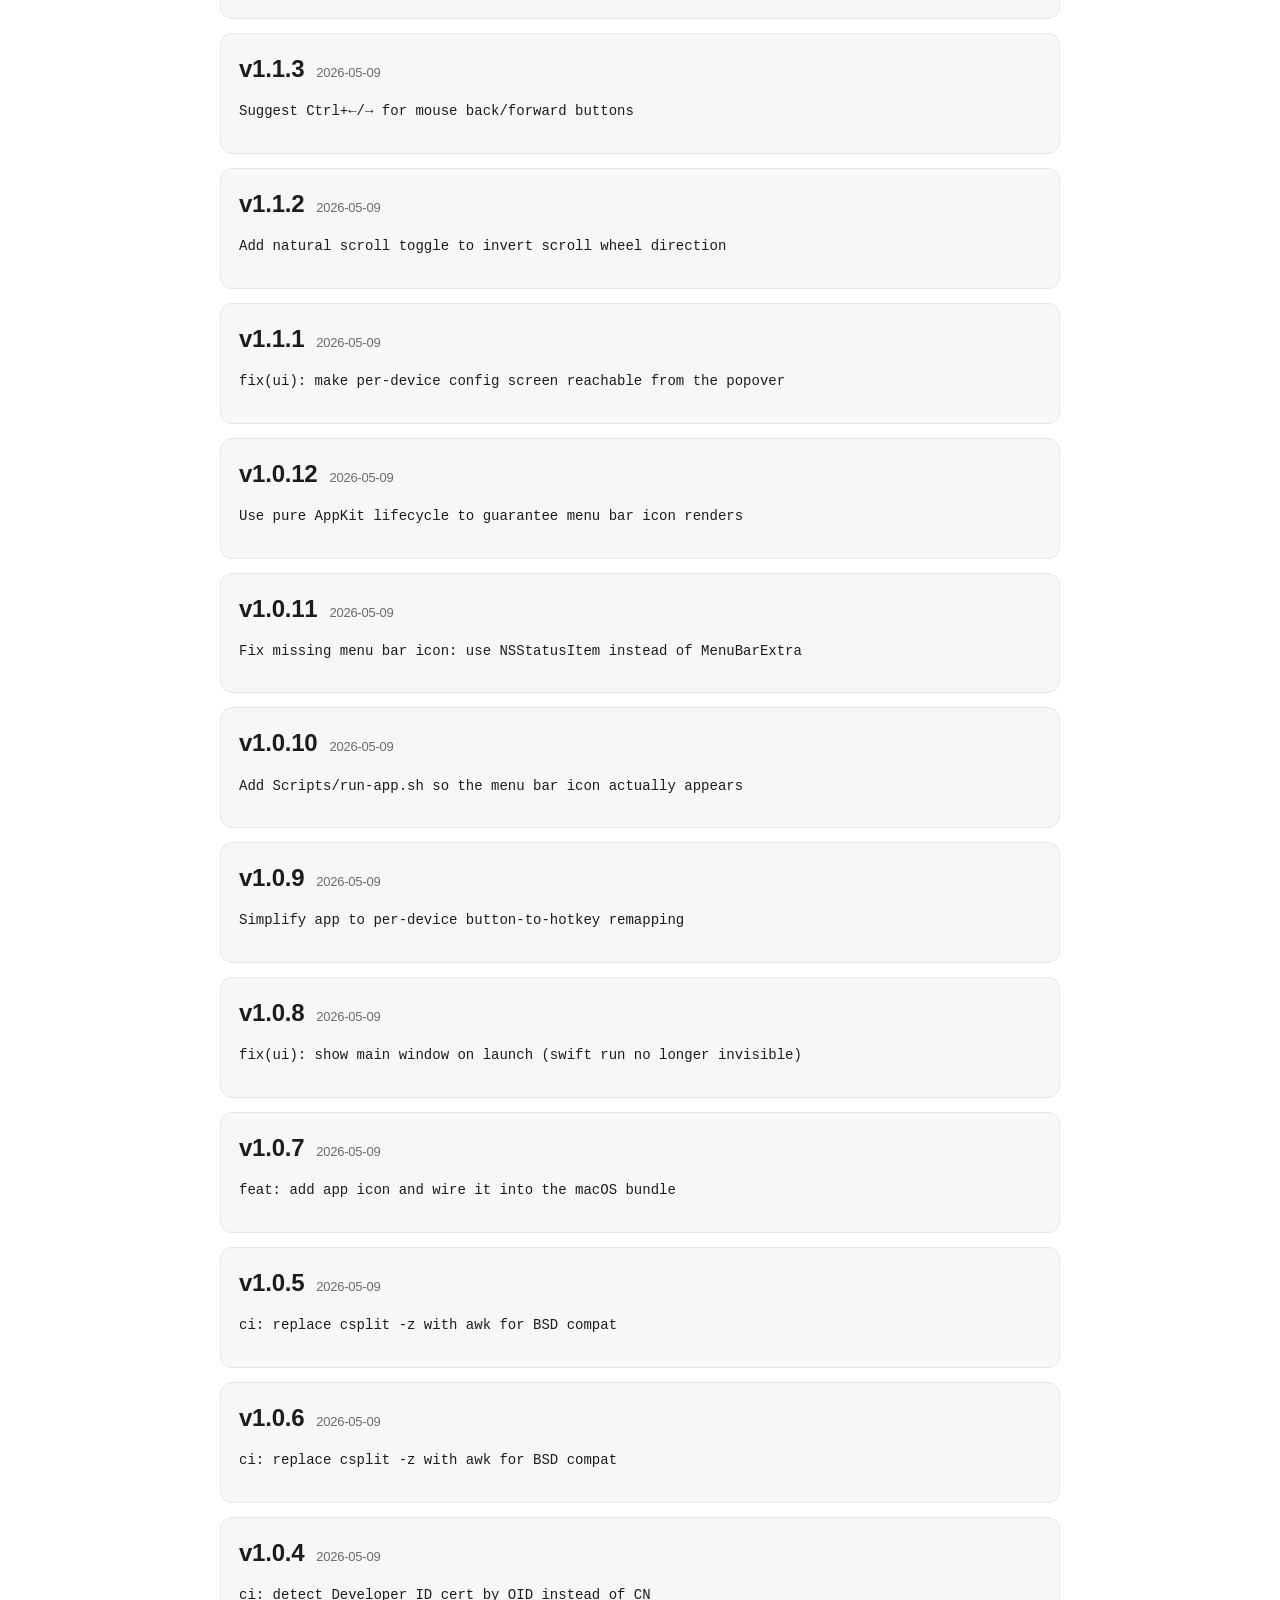
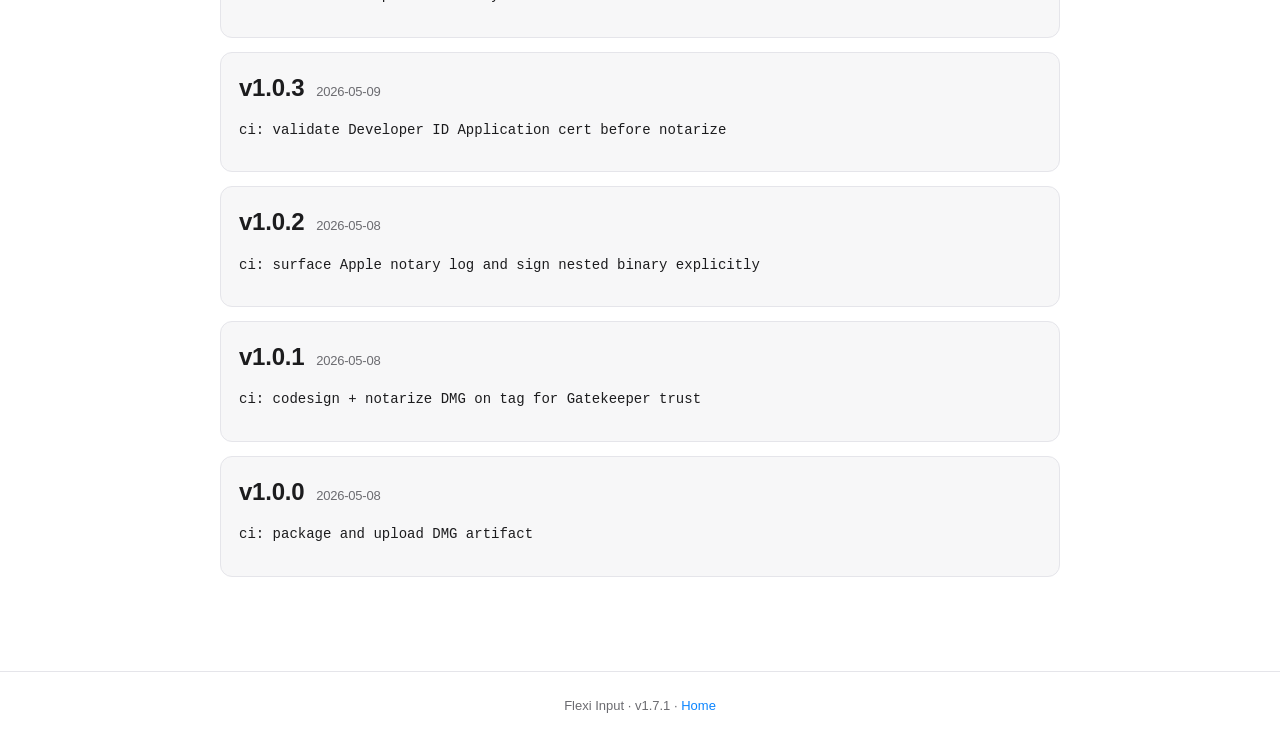
==== commit f4993cdd: "Publish Flexi Input v1.7.1" ====
--- a/changelog.html
+++ b/changelog.html
@@ -24,7 +24,8 @@
         <h1>Changelog</h1>
         <p class="lede">Each entry is generated automatically from the git tag annotation when the release was cut.</p>
 
-        <section class="release"><h2>v1.7 <small>2026-05-09</small></h2><pre>About: stamp version from git tag, build from commit hash</pre></section>
+        <section class="release"><h2>v1.7.1 <small>2026-05-09</small></h2><pre>Skip fullscreen spaces as targets, allow them as origins</pre></section>
+<section class="release"><h2>v1.7 <small>2026-05-09</small></h2><pre>About: stamp version from git tag, build from commit hash</pre></section>
 <section class="release"><h2>v1.6 <small>2026-05-09</small></h2><pre>Trace SkyLight space-switch step-by-step</pre></section>
 <section class="release"><h2>v1.5 <small>2026-05-09</small></h2><pre>Switch spaces via private SkyLight API instead of synthesized ⌃→</pre></section>
 <section class="release"><h2>v1.4 <small>2026-05-09</small></h2><pre>Hold deferred chord-mouse fire 30ms past modifier-up</pre></section>
@@ -64,7 +65,7 @@
     </main>
 
     <footer class="site">
-        Flexi Input · v1.7 · <a href="./">Home</a>
+        Flexi Input · v1.7.1 · <a href="./">Home</a>
     </footer>
 </body>
 </html>
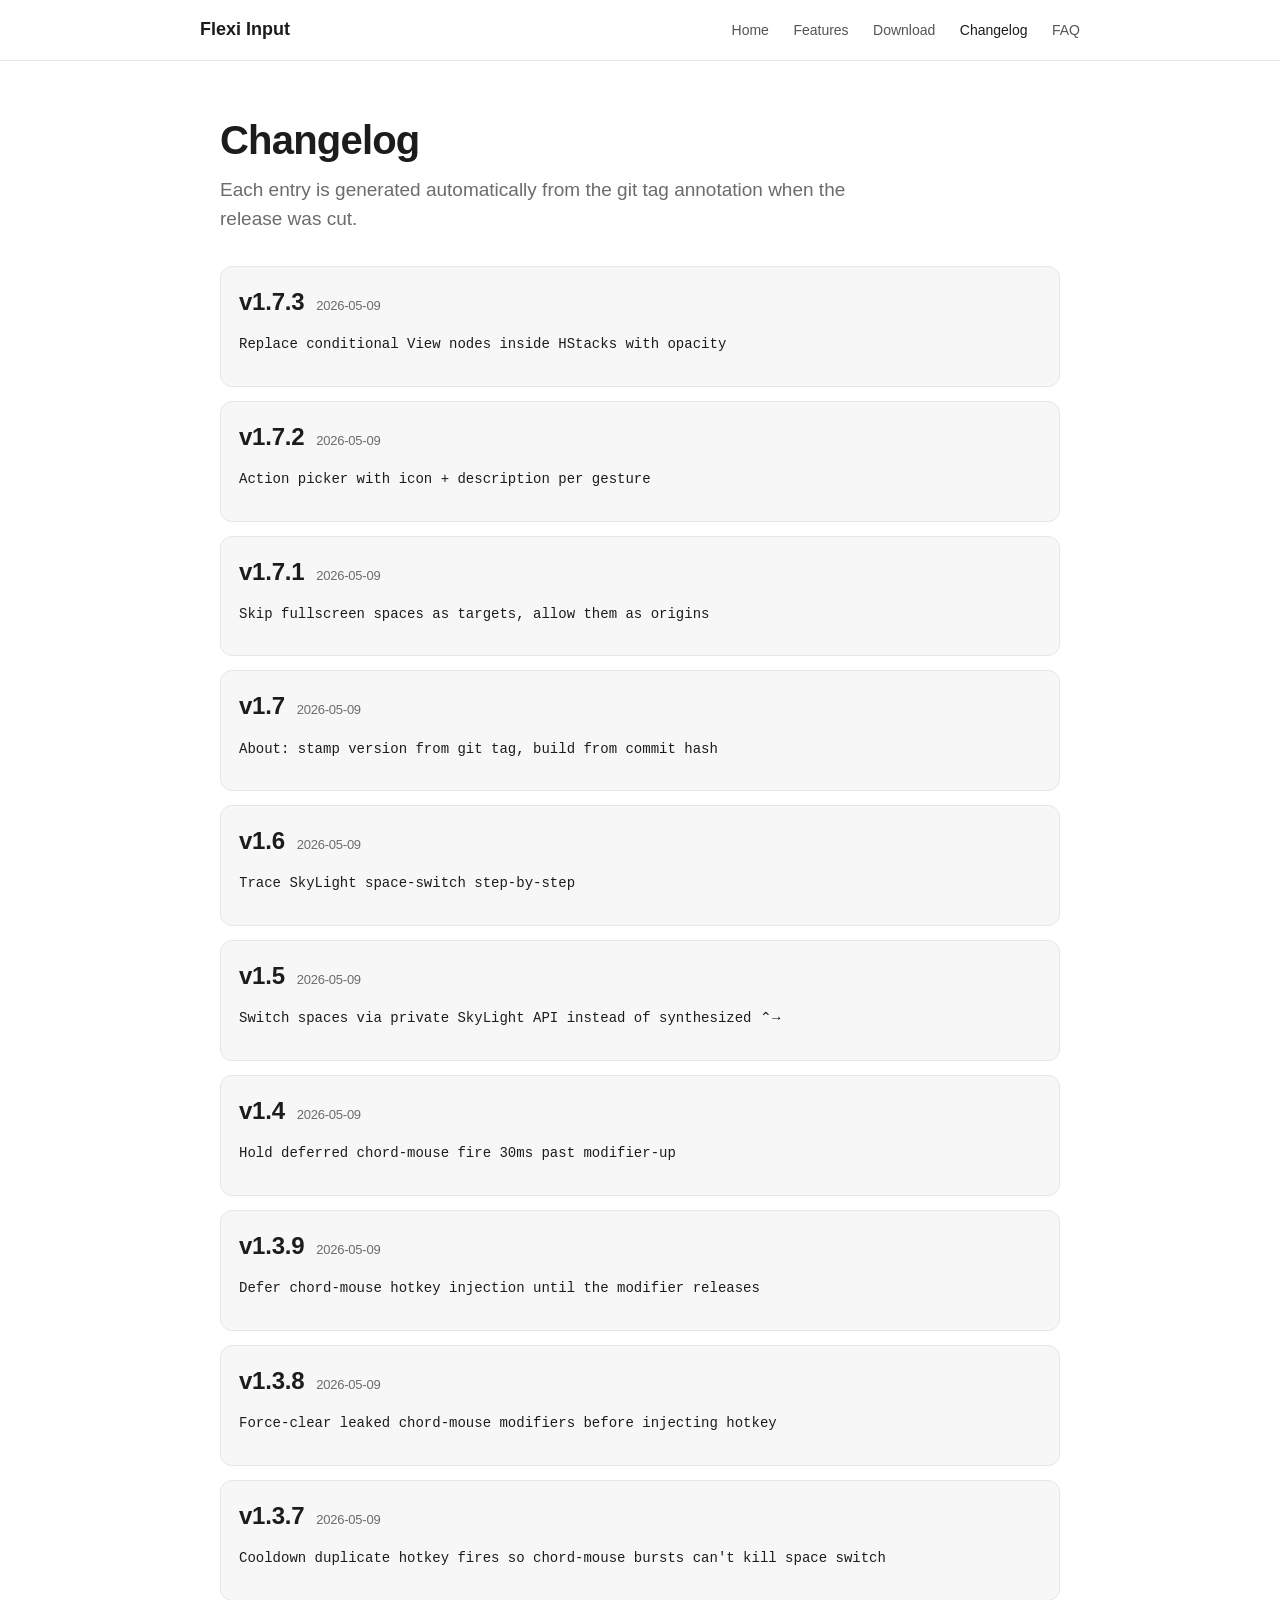
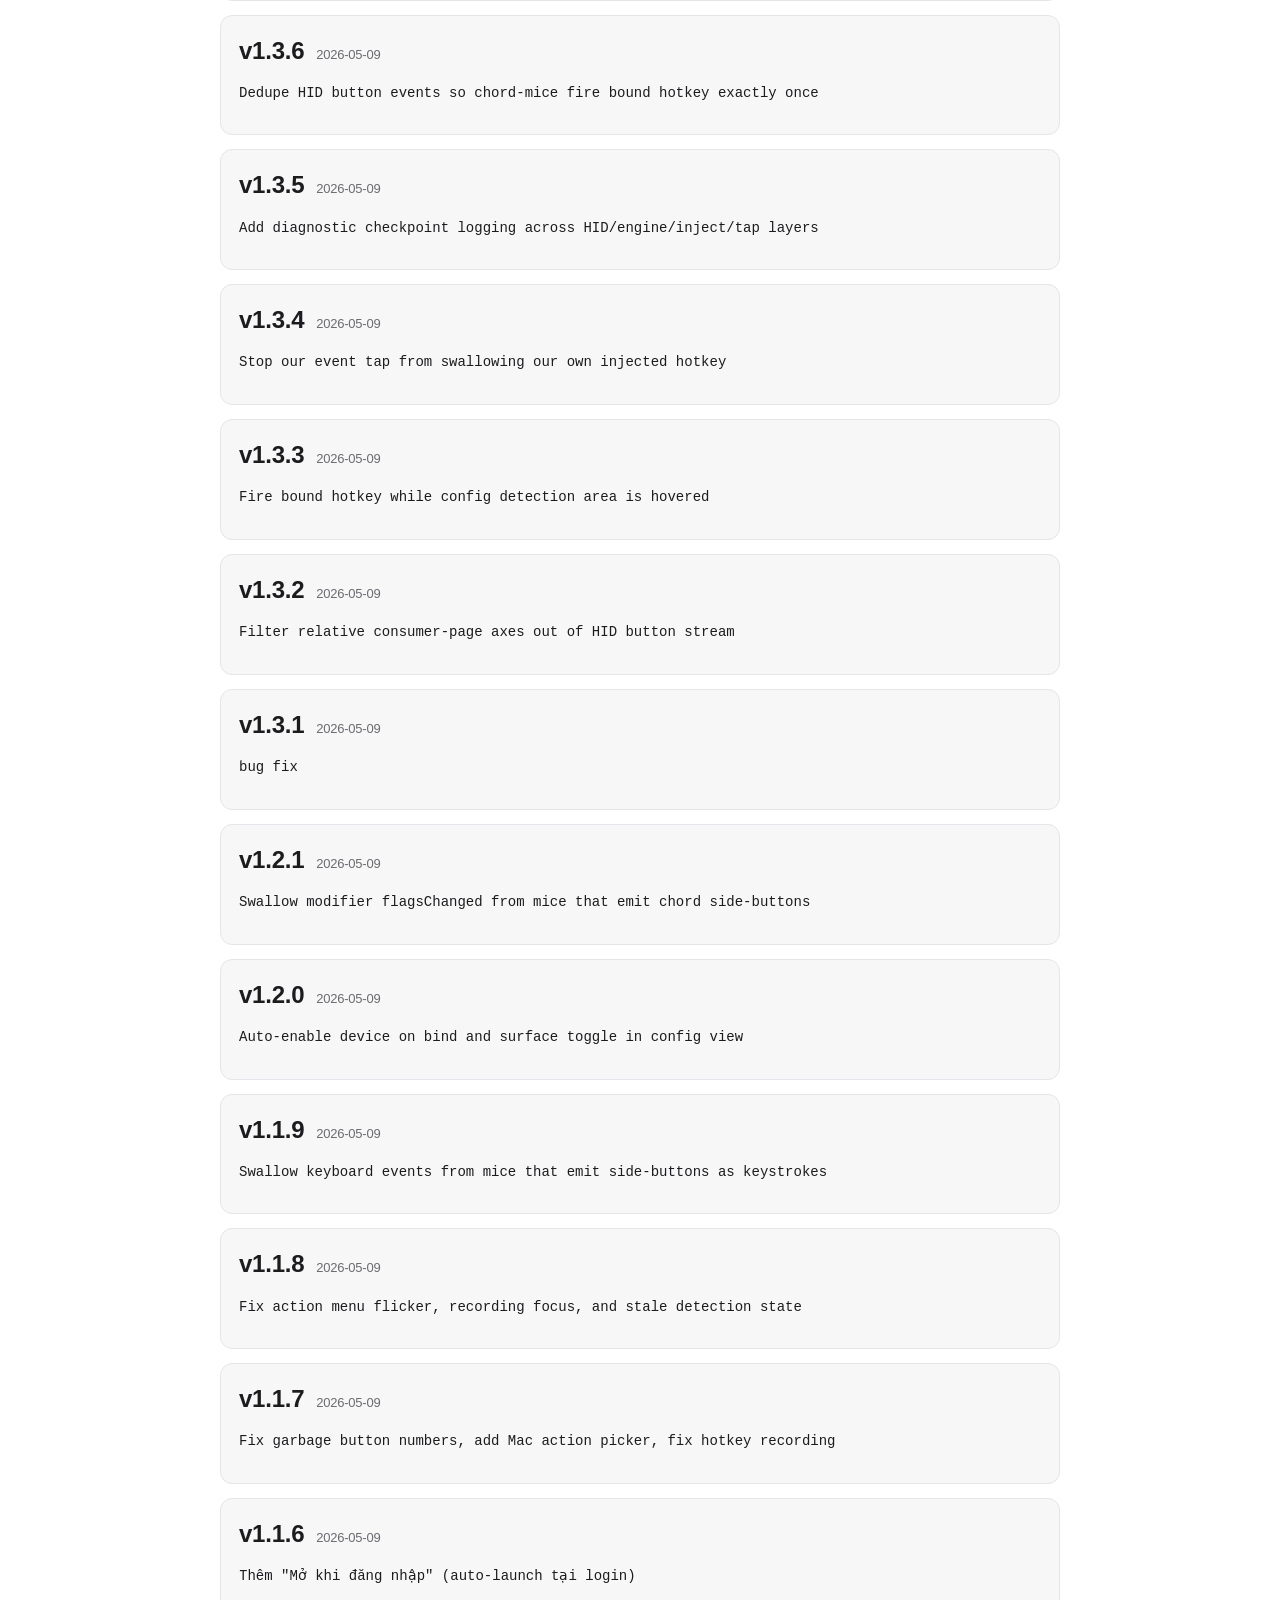
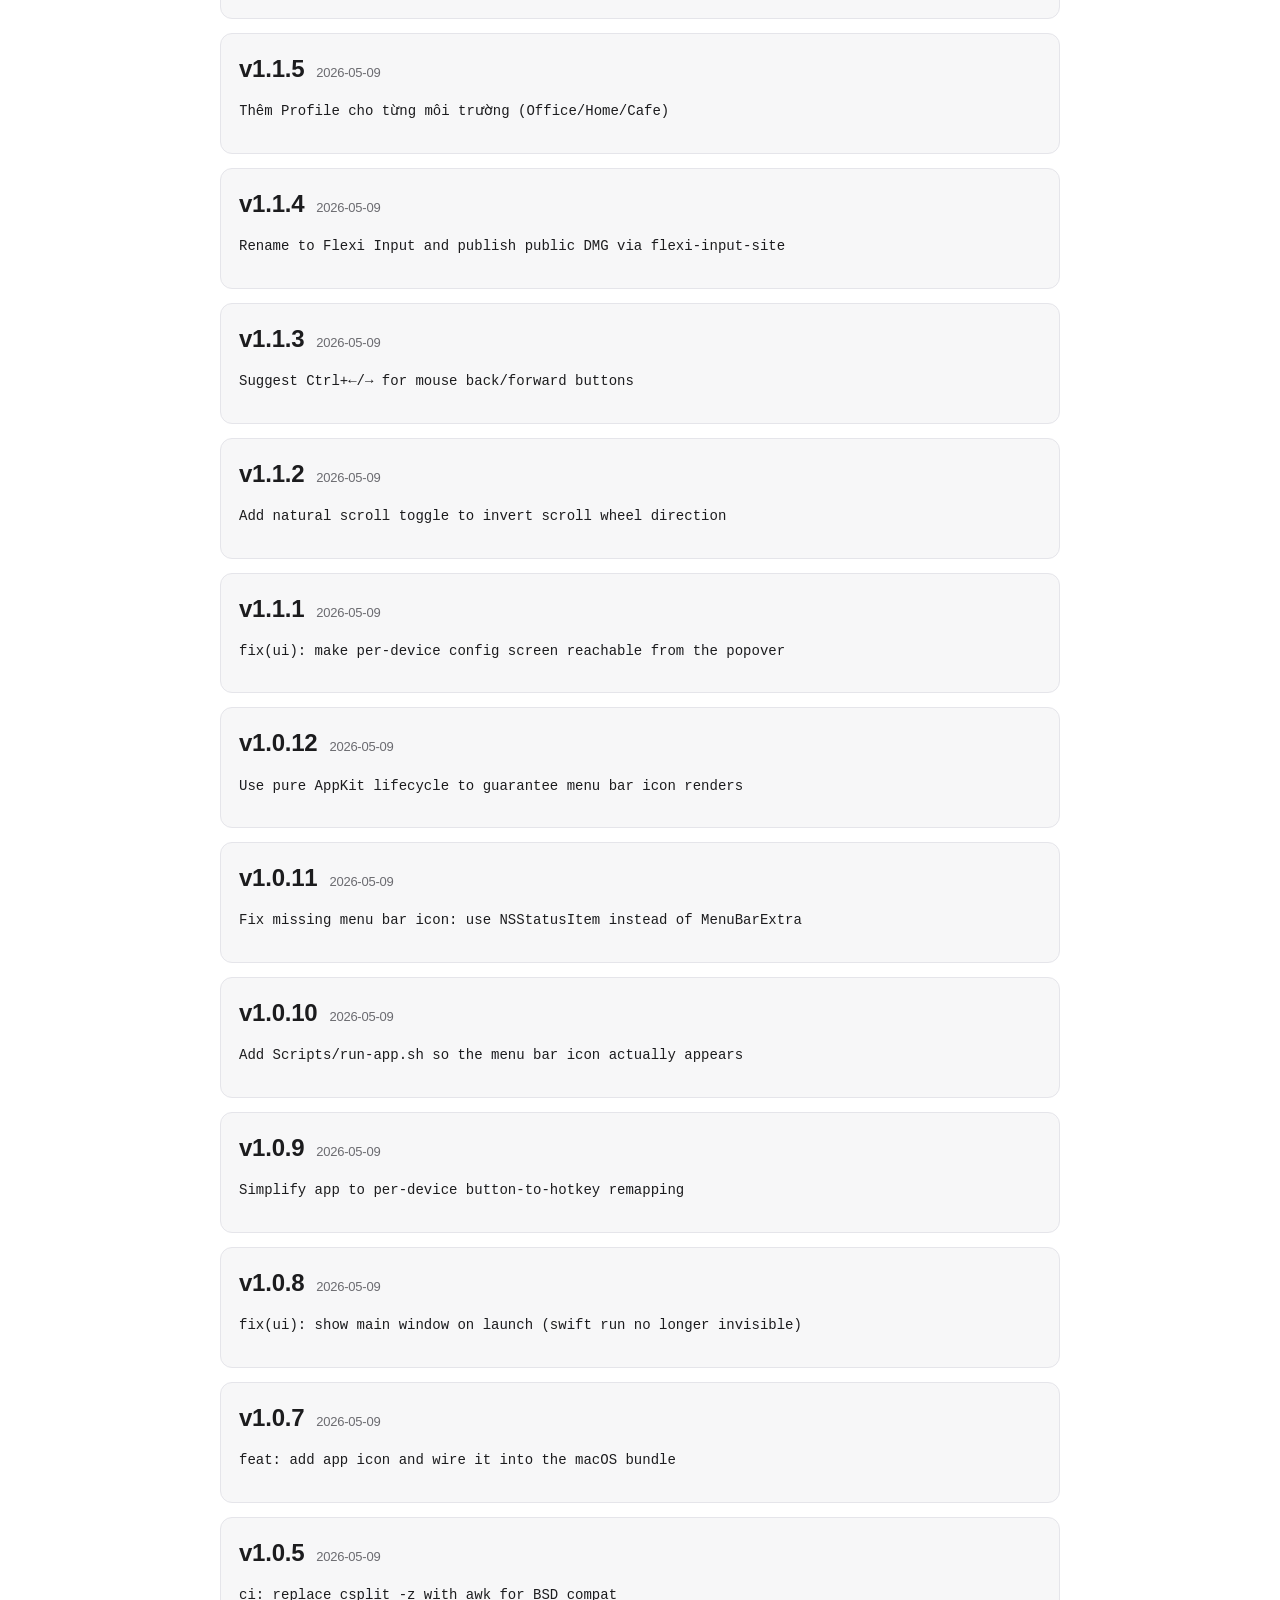
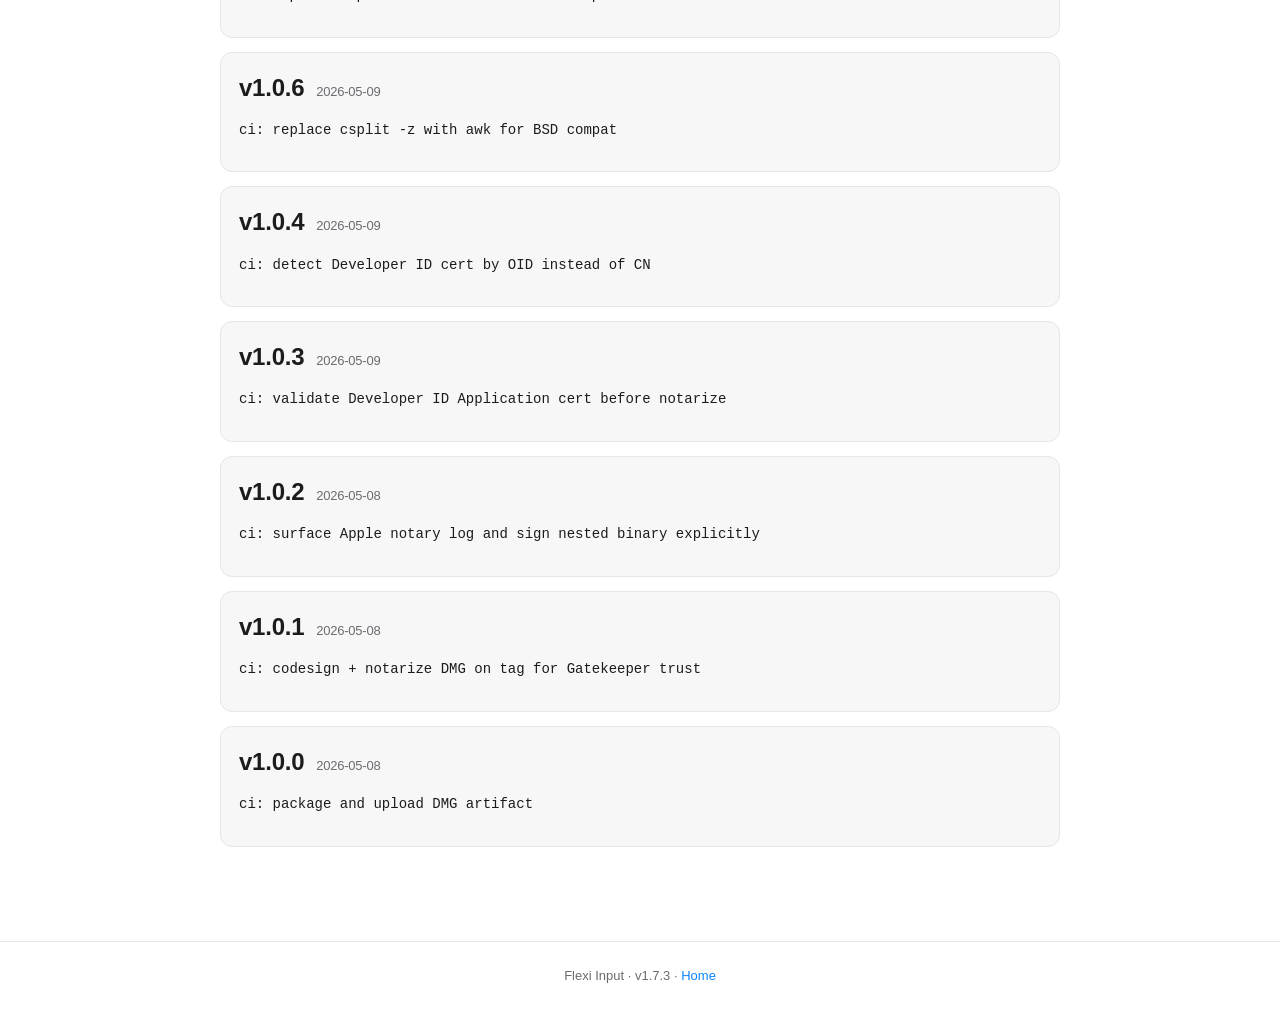
==== commit a9ec3c89: "Publish Flexi Input v1.7.3" ====
--- a/changelog.html
+++ b/changelog.html
@@ -24,7 +24,9 @@
         <h1>Changelog</h1>
         <p class="lede">Each entry is generated automatically from the git tag annotation when the release was cut.</p>
 
-        <section class="release"><h2>v1.7.1 <small>2026-05-09</small></h2><pre>Skip fullscreen spaces as targets, allow them as origins</pre></section>
+        <section class="release"><h2>v1.7.3 <small>2026-05-09</small></h2><pre>Replace conditional View nodes inside HStacks with opacity</pre></section>
+<section class="release"><h2>v1.7.2 <small>2026-05-09</small></h2><pre>Action picker with icon + description per gesture</pre></section>
+<section class="release"><h2>v1.7.1 <small>2026-05-09</small></h2><pre>Skip fullscreen spaces as targets, allow them as origins</pre></section>
 <section class="release"><h2>v1.7 <small>2026-05-09</small></h2><pre>About: stamp version from git tag, build from commit hash</pre></section>
 <section class="release"><h2>v1.6 <small>2026-05-09</small></h2><pre>Trace SkyLight space-switch step-by-step</pre></section>
 <section class="release"><h2>v1.5 <small>2026-05-09</small></h2><pre>Switch spaces via private SkyLight API instead of synthesized ⌃→</pre></section>
@@ -65,7 +67,7 @@
     </main>
 
     <footer class="site">
-        Flexi Input · v1.7.1 · <a href="./">Home</a>
+        Flexi Input · v1.7.3 · <a href="./">Home</a>
     </footer>
 </body>
 </html>
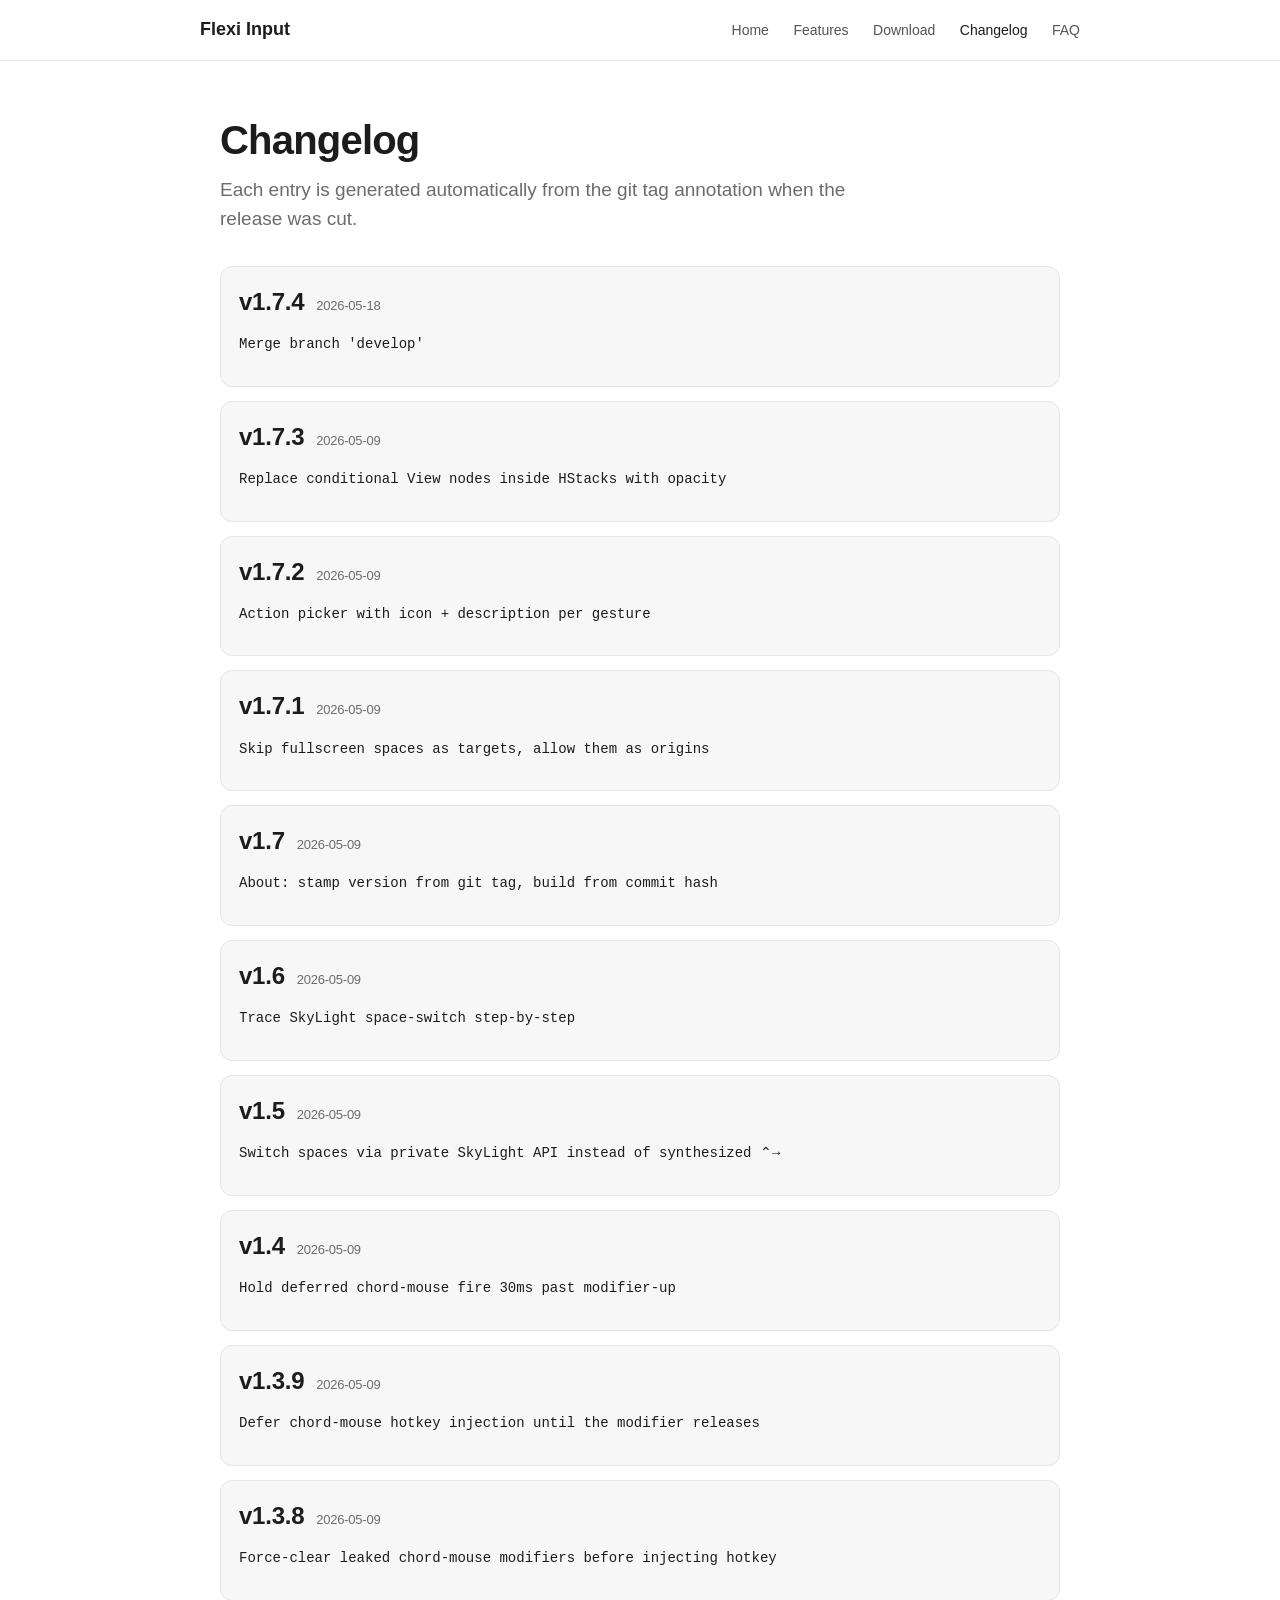
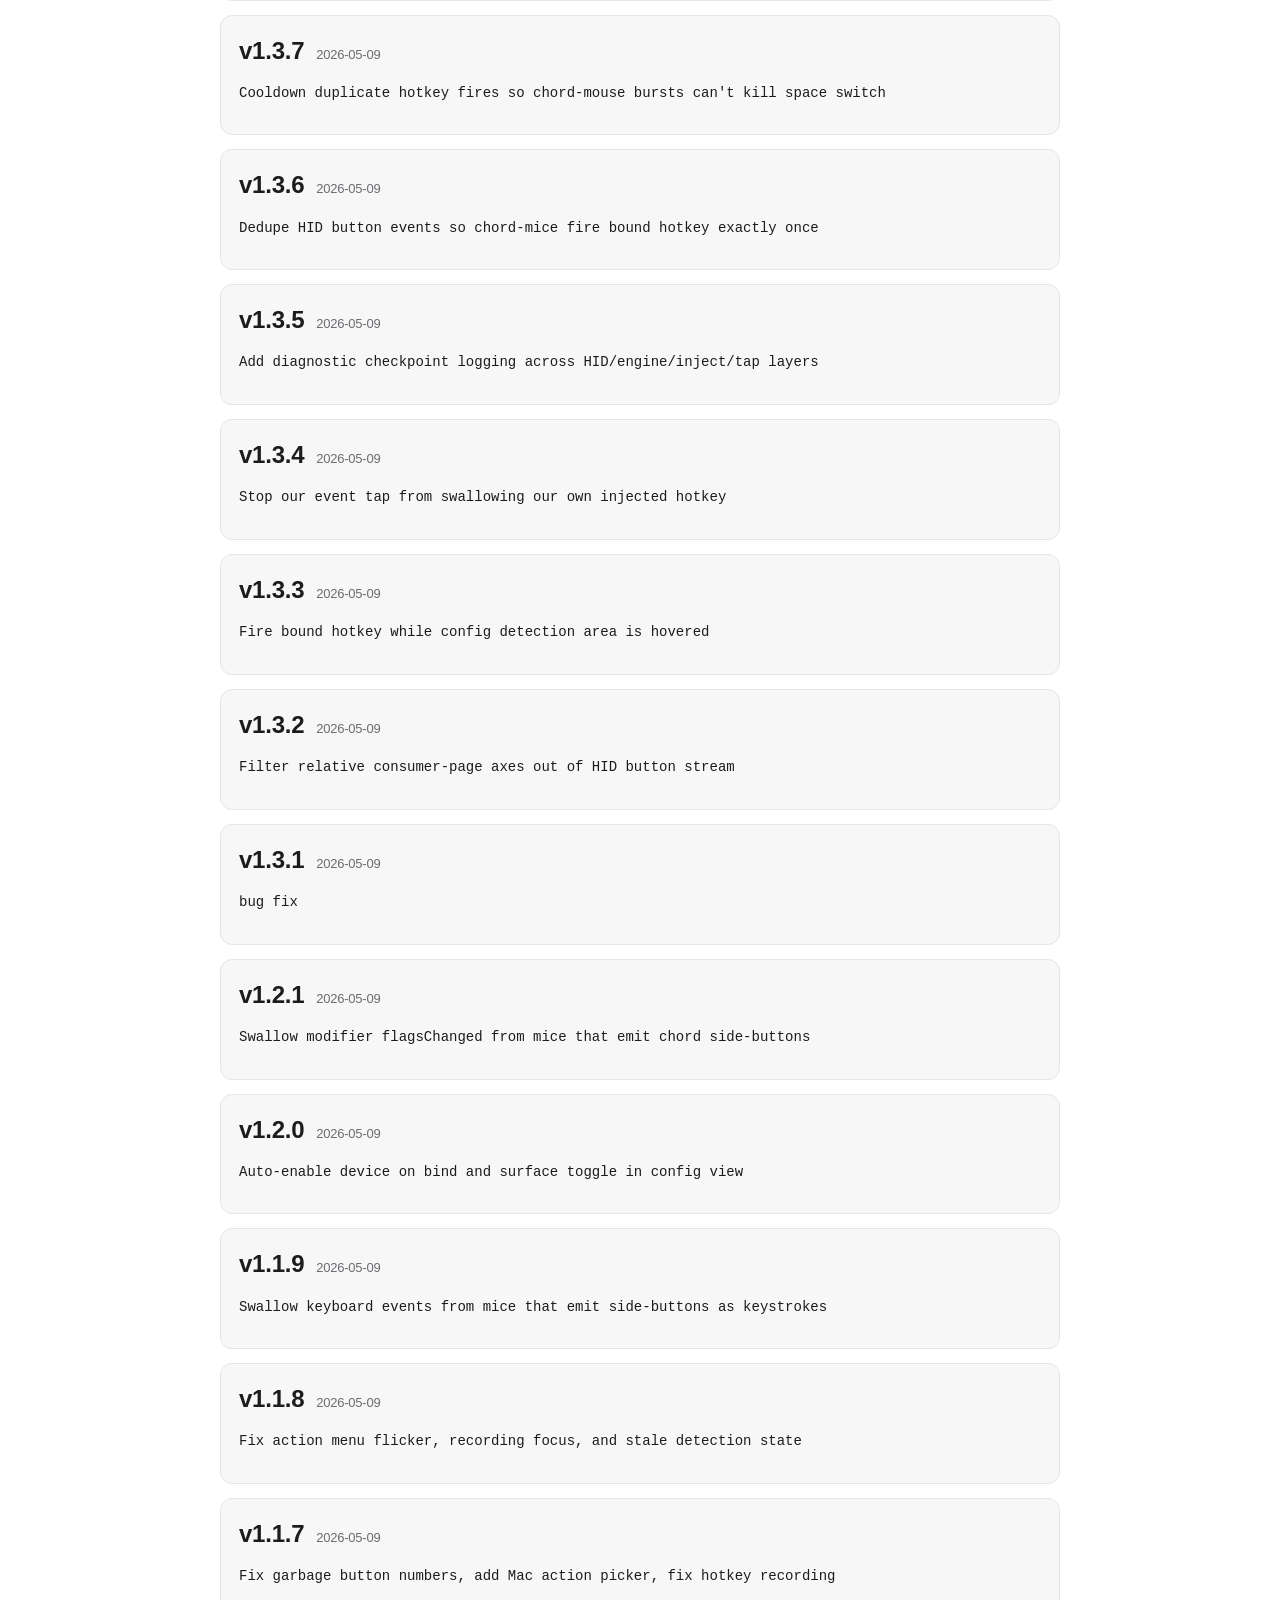
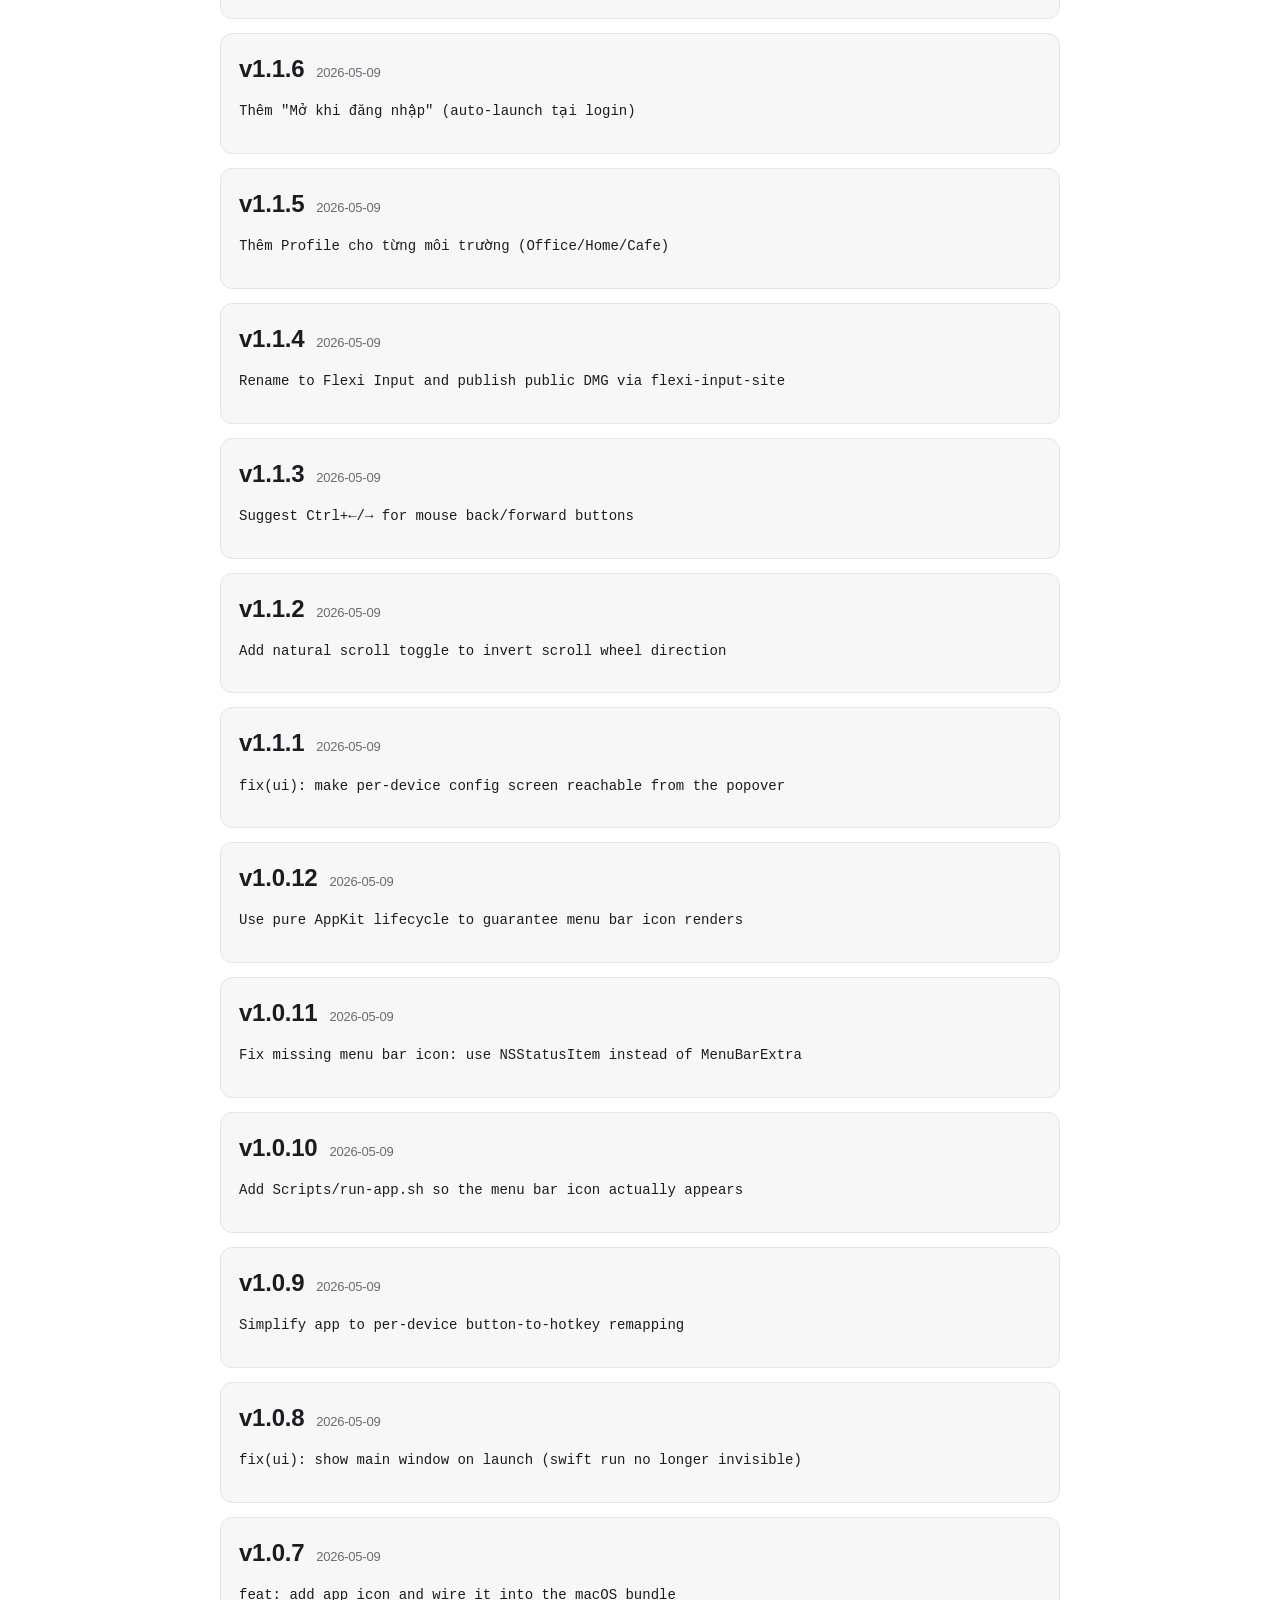
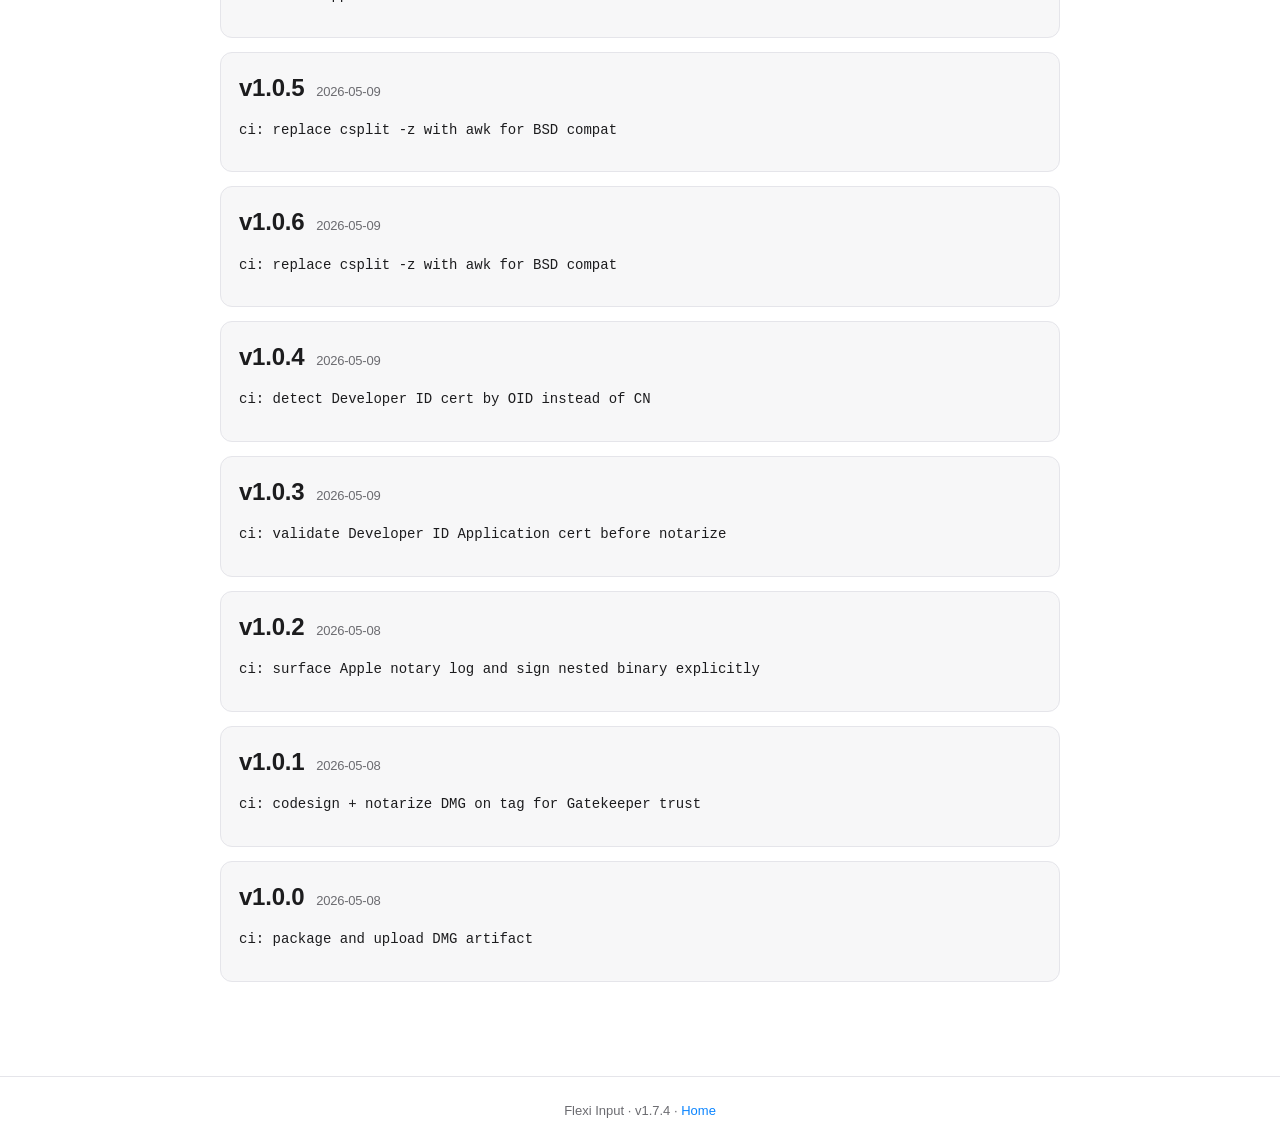
==== commit 71ebf847: "Publish Flexi Input v1.7.4" ====
--- a/changelog.html
+++ b/changelog.html
@@ -24,7 +24,8 @@
         <h1>Changelog</h1>
         <p class="lede">Each entry is generated automatically from the git tag annotation when the release was cut.</p>
 
-        <section class="release"><h2>v1.7.3 <small>2026-05-09</small></h2><pre>Replace conditional View nodes inside HStacks with opacity</pre></section>
+        <section class="release"><h2>v1.7.4 <small>2026-05-18</small></h2><pre>Merge branch &#x27;develop&#x27;</pre></section>
+<section class="release"><h2>v1.7.3 <small>2026-05-09</small></h2><pre>Replace conditional View nodes inside HStacks with opacity</pre></section>
 <section class="release"><h2>v1.7.2 <small>2026-05-09</small></h2><pre>Action picker with icon + description per gesture</pre></section>
 <section class="release"><h2>v1.7.1 <small>2026-05-09</small></h2><pre>Skip fullscreen spaces as targets, allow them as origins</pre></section>
 <section class="release"><h2>v1.7 <small>2026-05-09</small></h2><pre>About: stamp version from git tag, build from commit hash</pre></section>
@@ -67,7 +68,7 @@
     </main>
 
     <footer class="site">
-        Flexi Input · v1.7.3 · <a href="./">Home</a>
+        Flexi Input · v1.7.4 · <a href="./">Home</a>
     </footer>
 </body>
 </html>
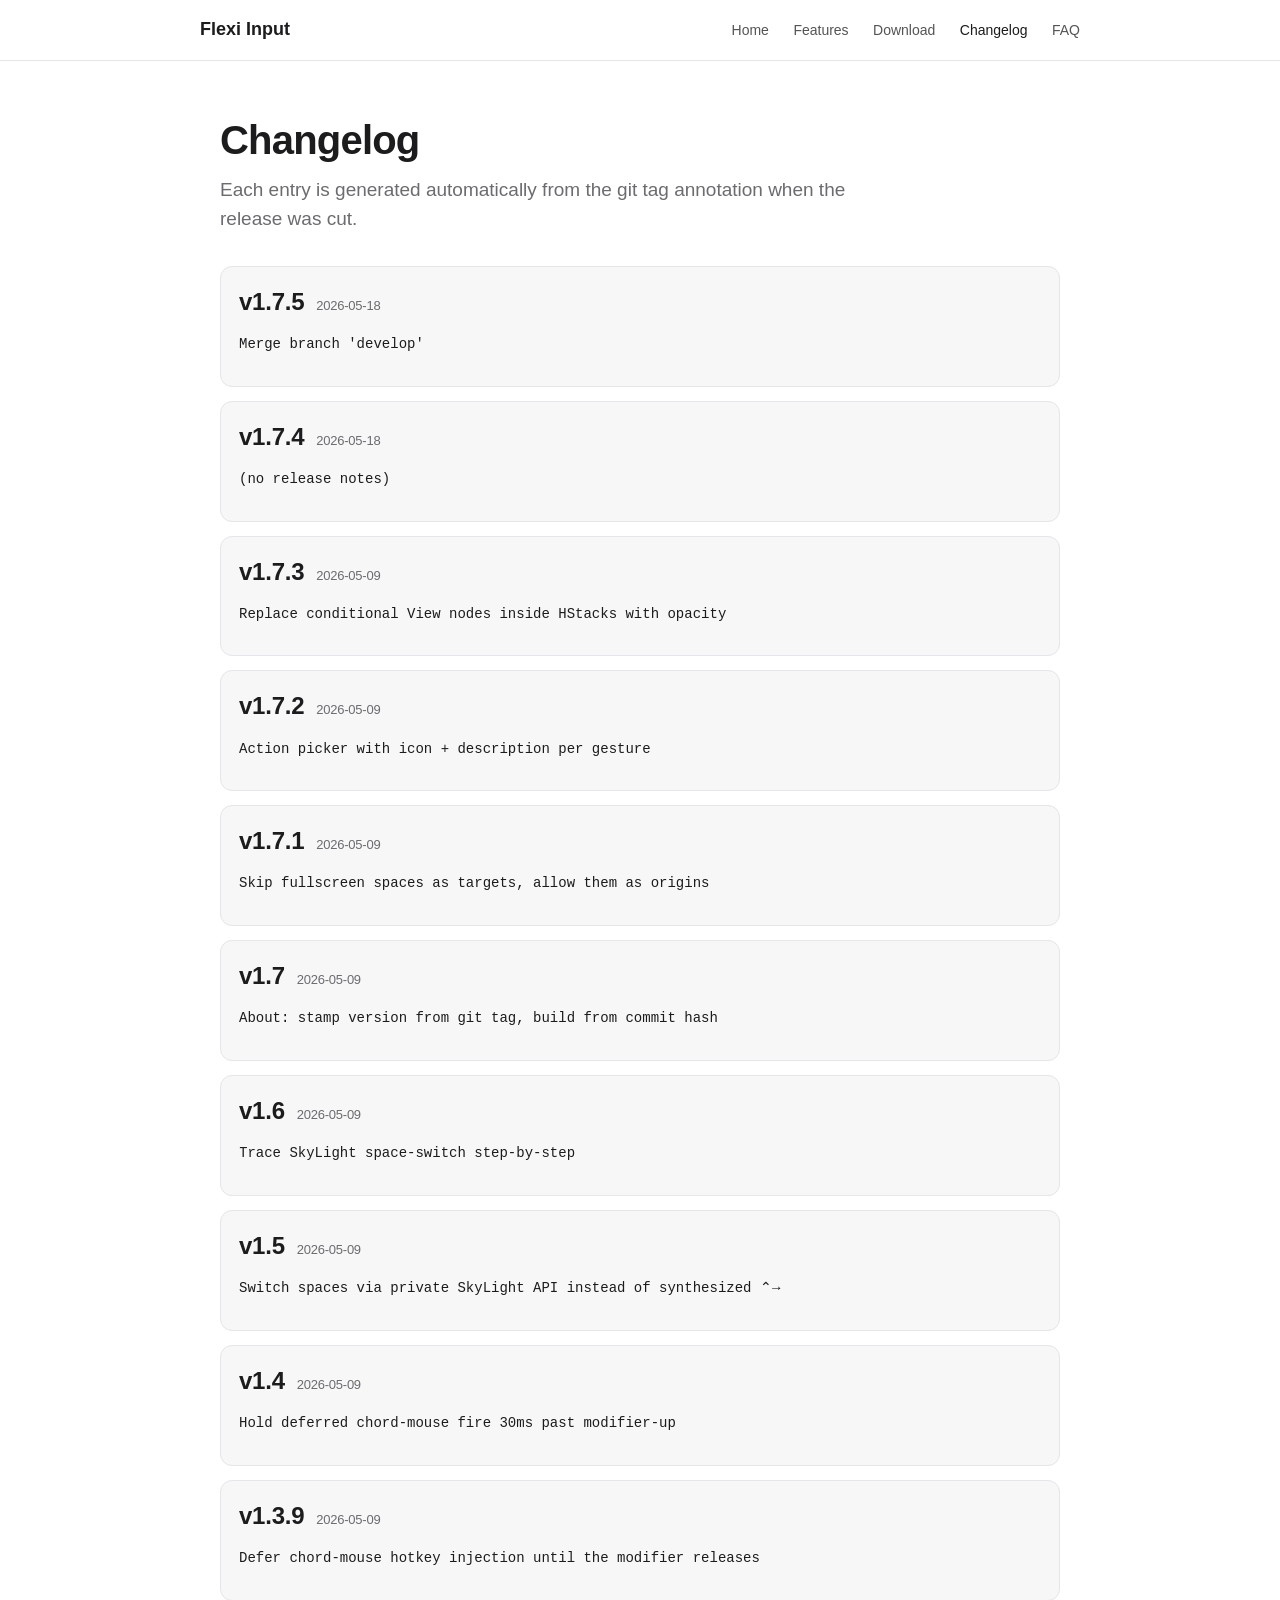
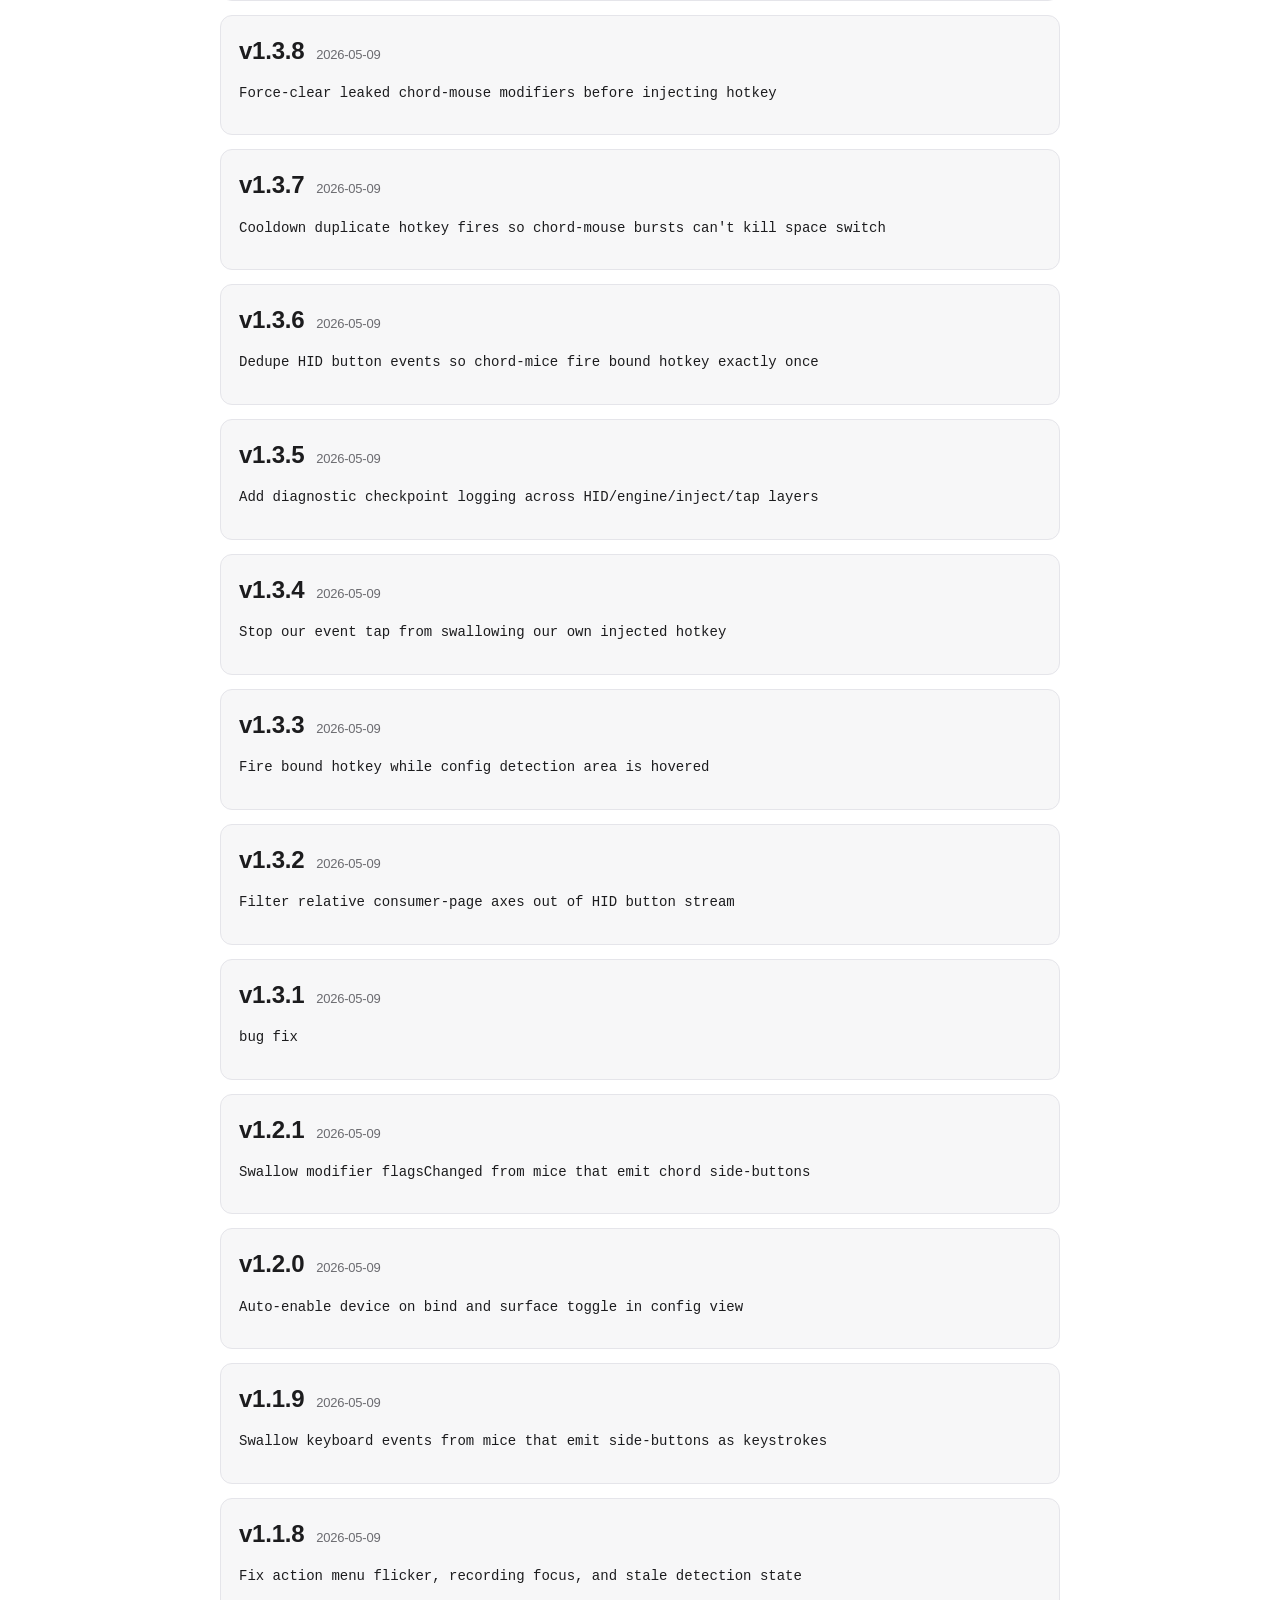
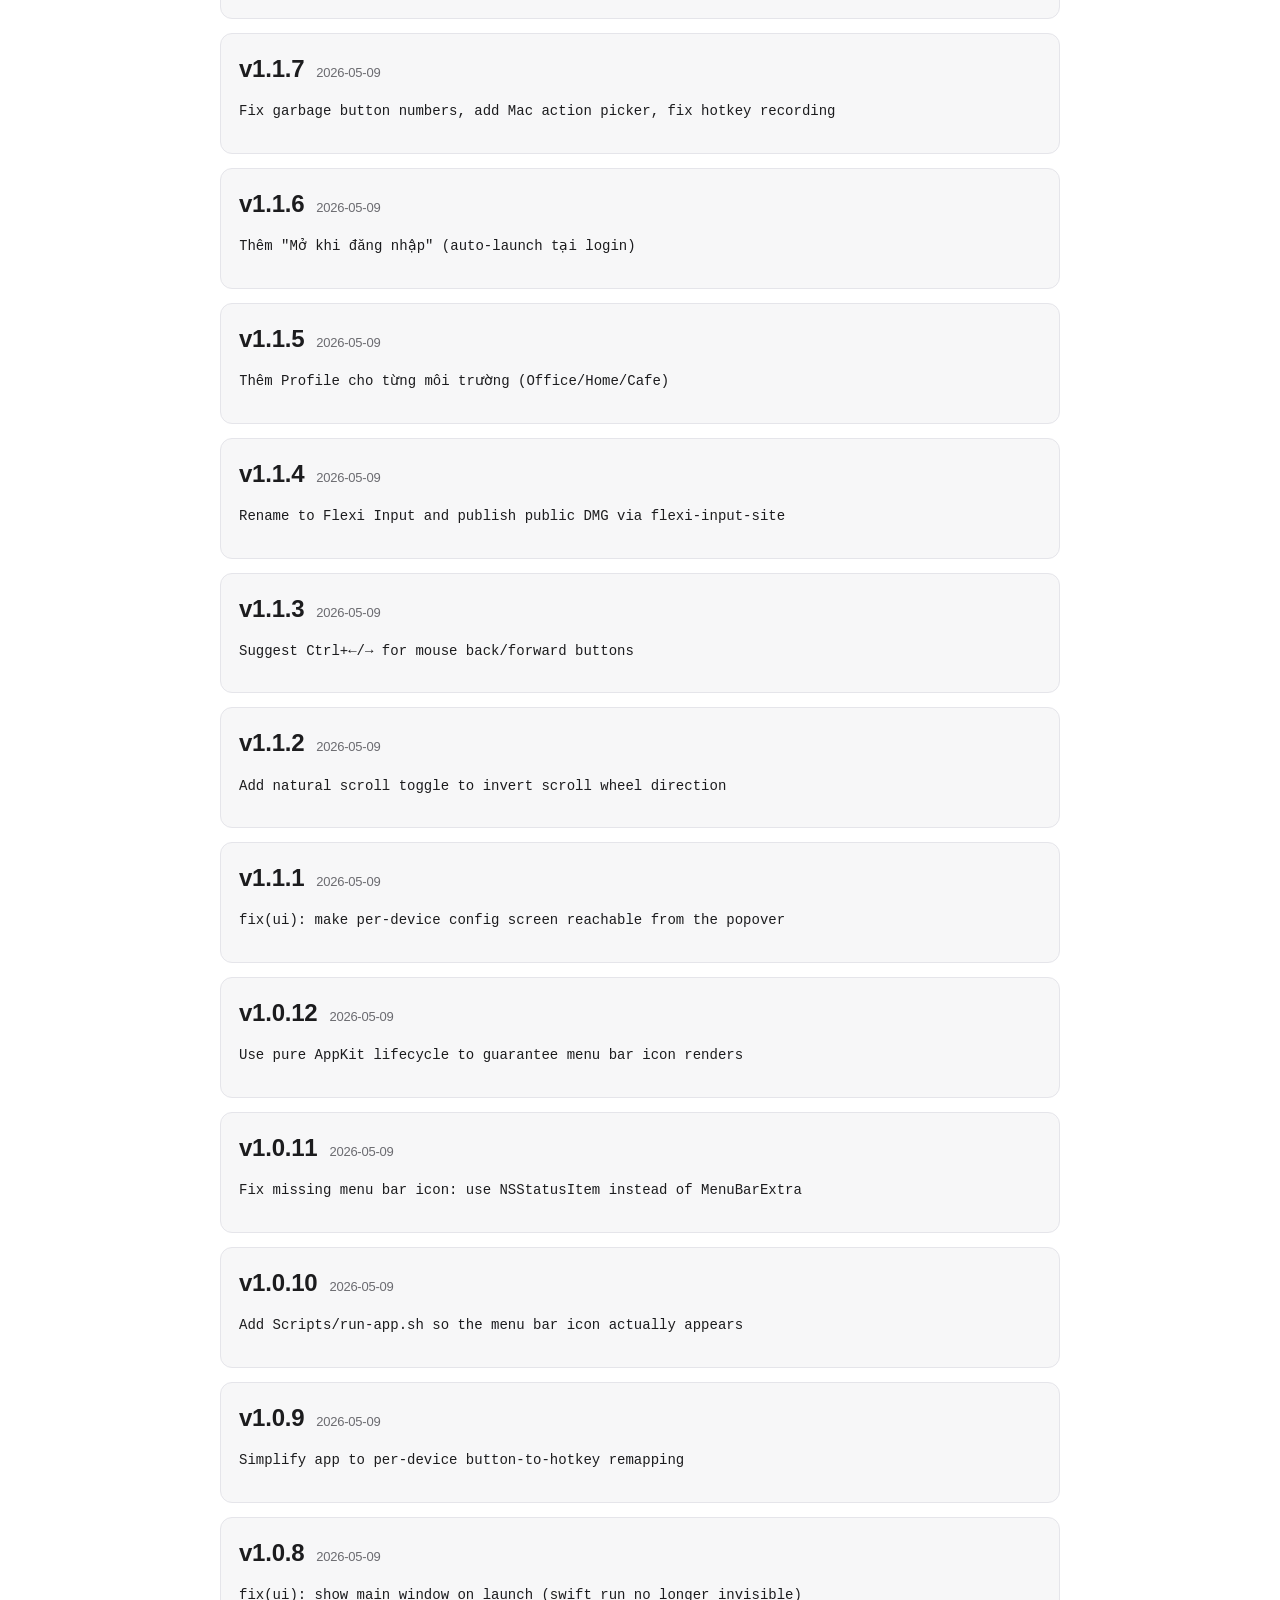
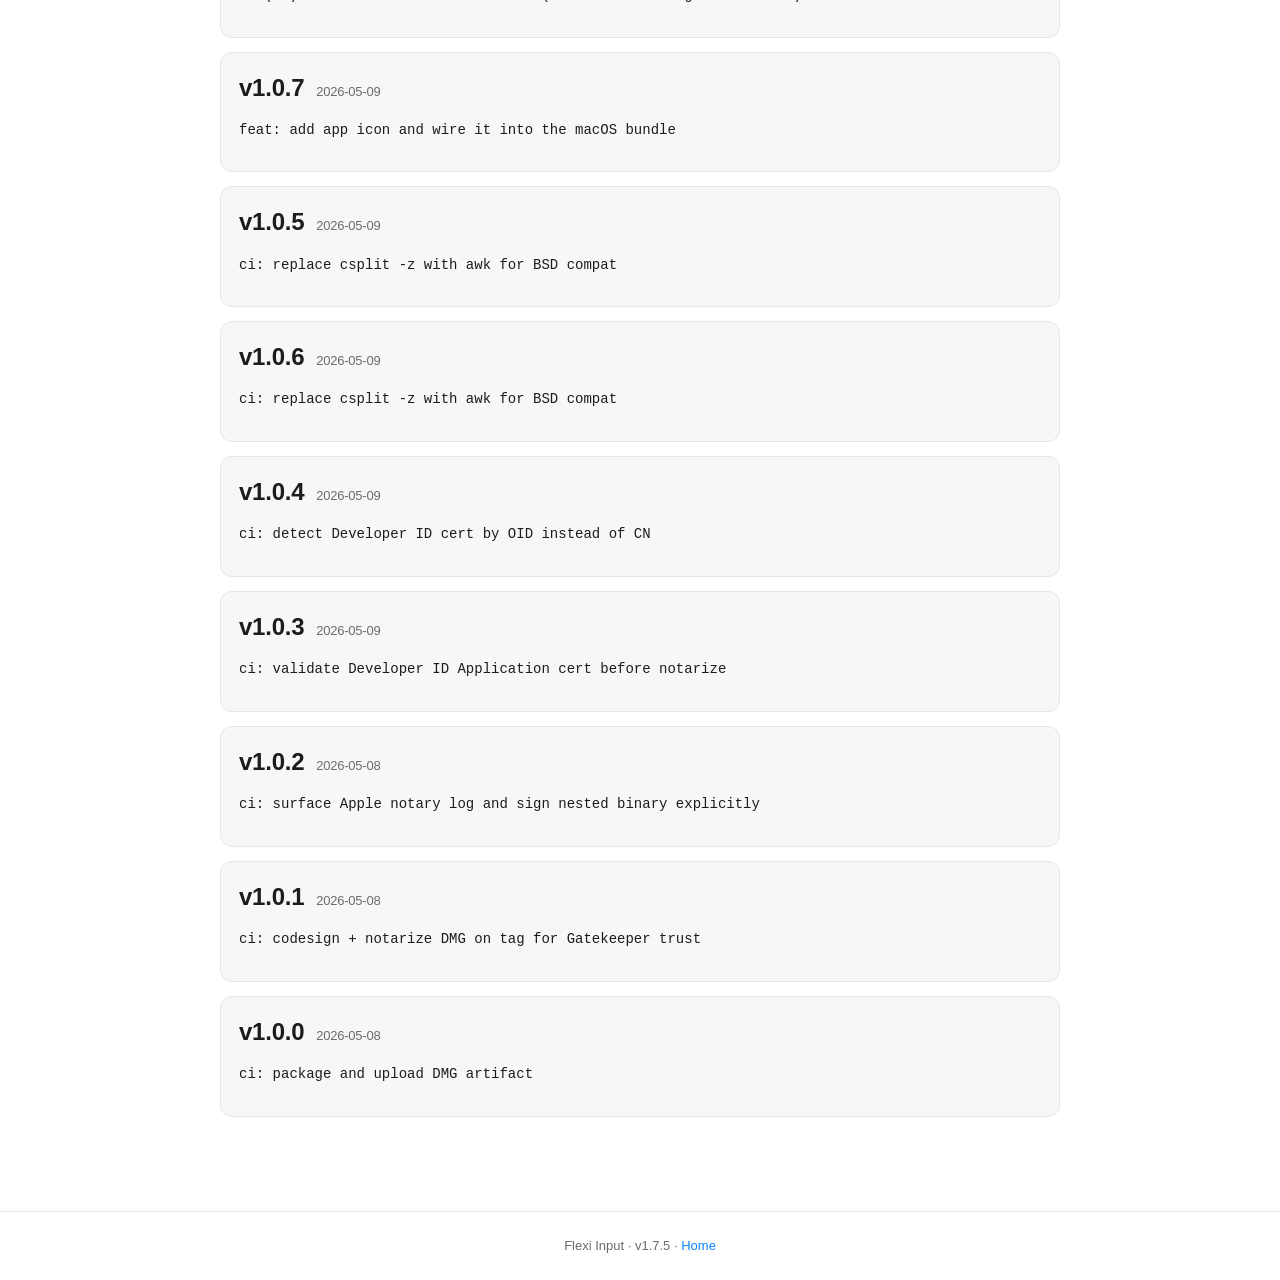
==== commit d1b0801f: "Publish Flexi Input v1.7.5" ====
--- a/changelog.html
+++ b/changelog.html
@@ -24,7 +24,8 @@
         <h1>Changelog</h1>
         <p class="lede">Each entry is generated automatically from the git tag annotation when the release was cut.</p>
 
-        <section class="release"><h2>v1.7.4 <small>2026-05-18</small></h2><pre>Merge branch &#x27;develop&#x27;</pre></section>
+        <section class="release"><h2>v1.7.5 <small>2026-05-18</small></h2><pre>Merge branch &#x27;develop&#x27;</pre></section>
+<section class="release"><h2>v1.7.4 <small>2026-05-18</small></h2><pre>(no release notes)</pre></section>
 <section class="release"><h2>v1.7.3 <small>2026-05-09</small></h2><pre>Replace conditional View nodes inside HStacks with opacity</pre></section>
 <section class="release"><h2>v1.7.2 <small>2026-05-09</small></h2><pre>Action picker with icon + description per gesture</pre></section>
 <section class="release"><h2>v1.7.1 <small>2026-05-09</small></h2><pre>Skip fullscreen spaces as targets, allow them as origins</pre></section>
@@ -68,7 +69,7 @@
     </main>
 
     <footer class="site">
-        Flexi Input · v1.7.4 · <a href="./">Home</a>
+        Flexi Input · v1.7.5 · <a href="./">Home</a>
     </footer>
 </body>
 </html>
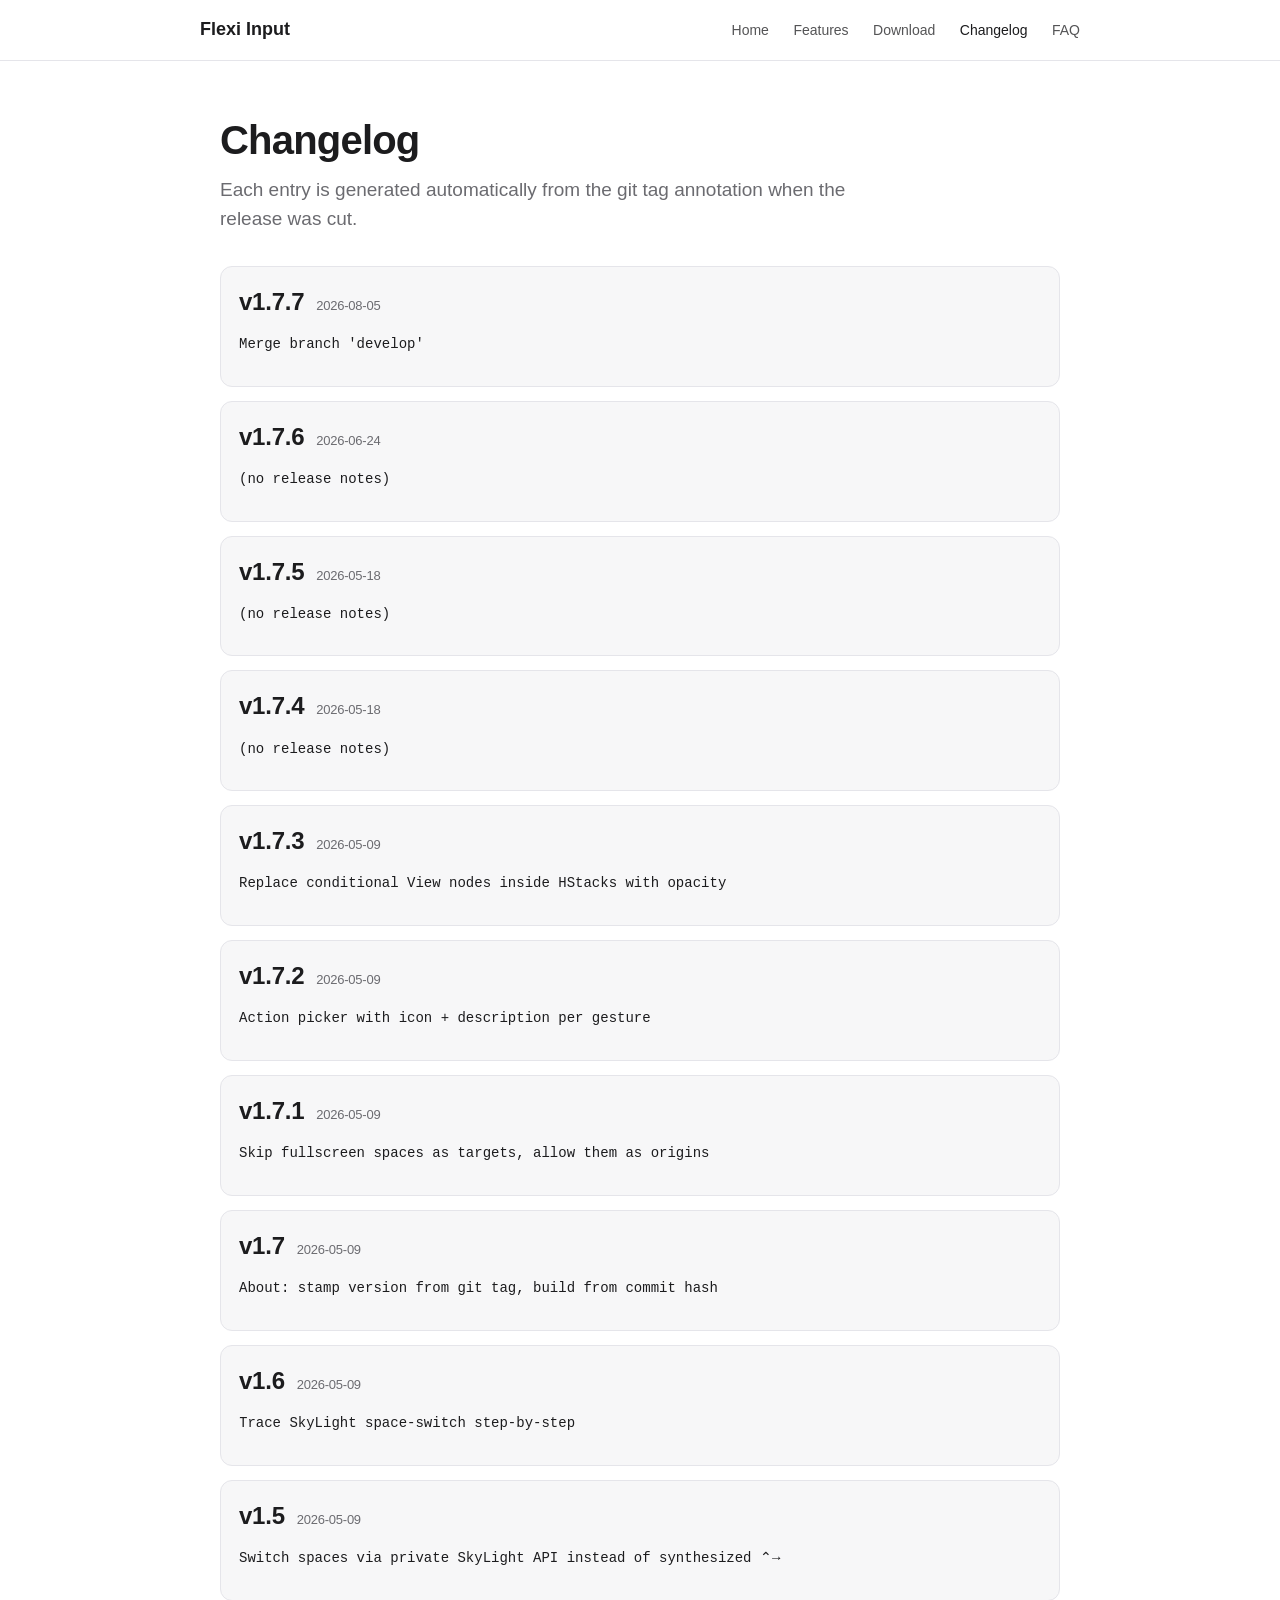
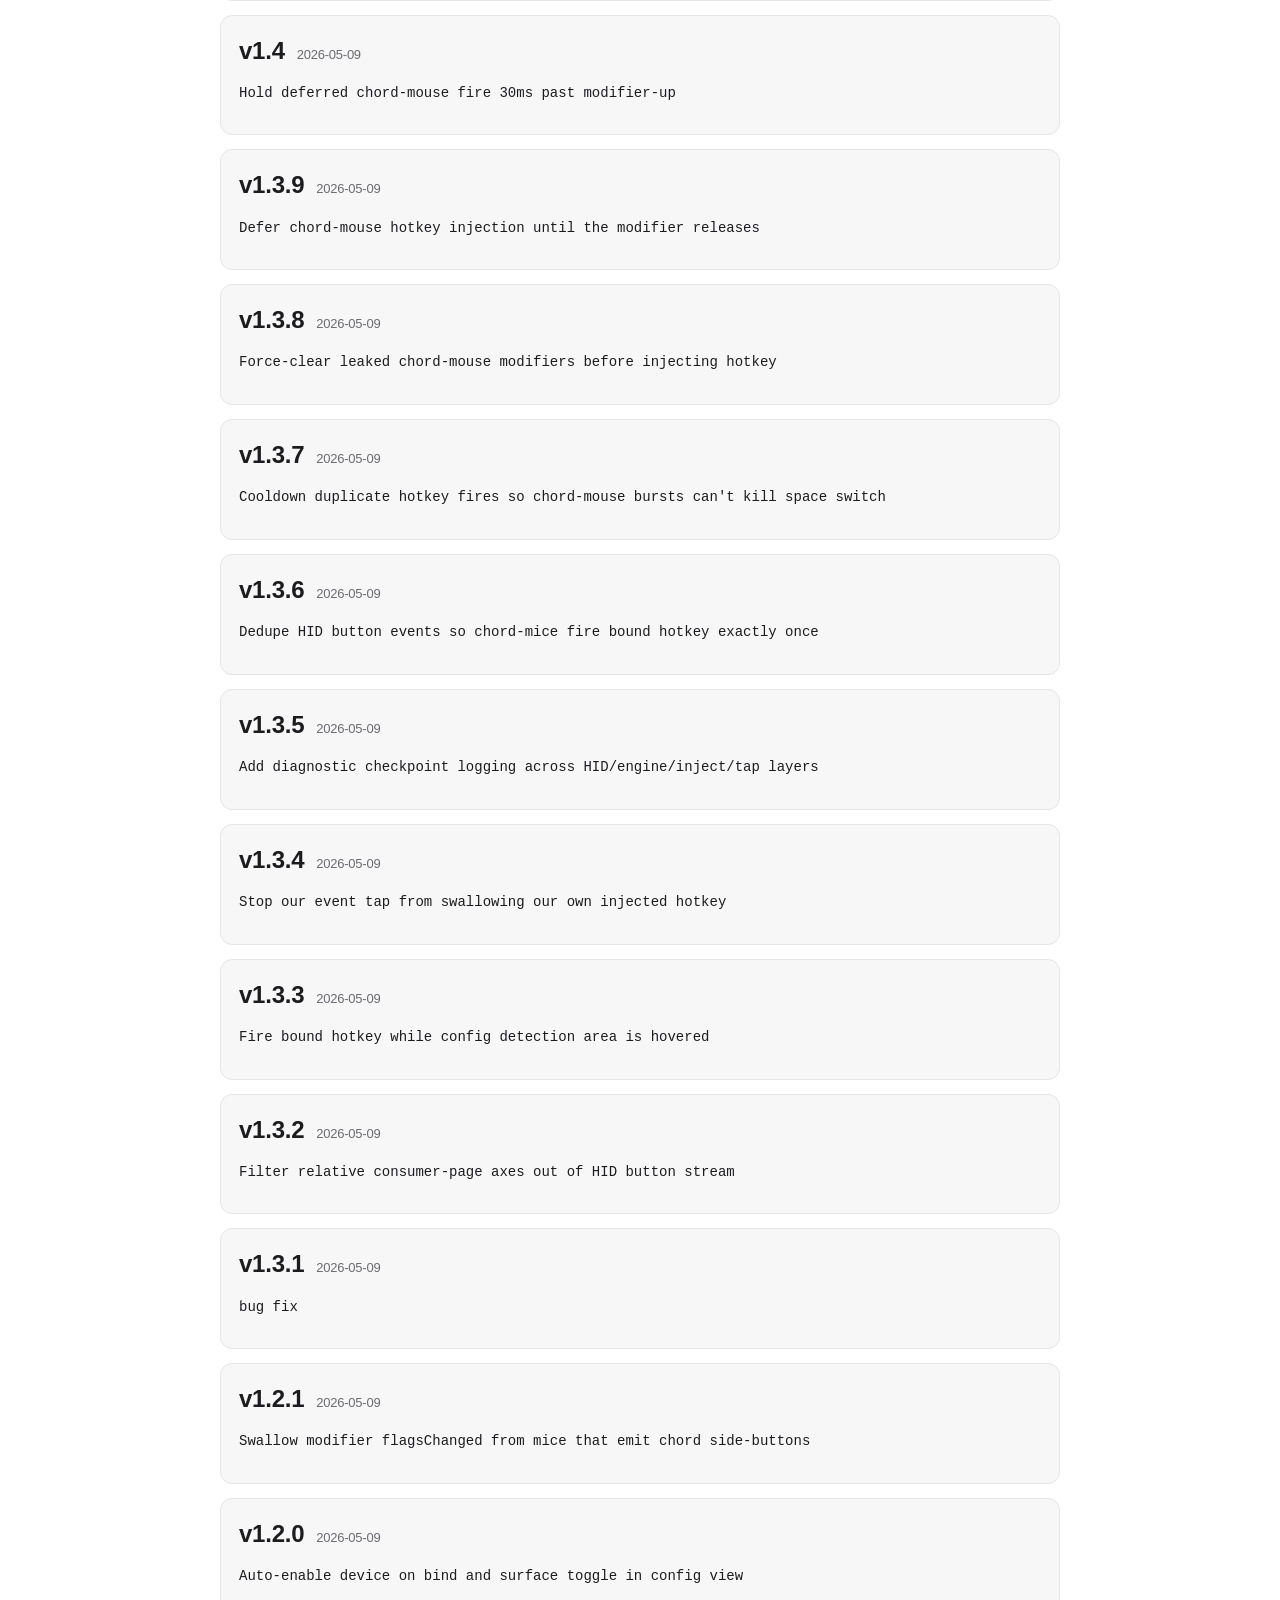
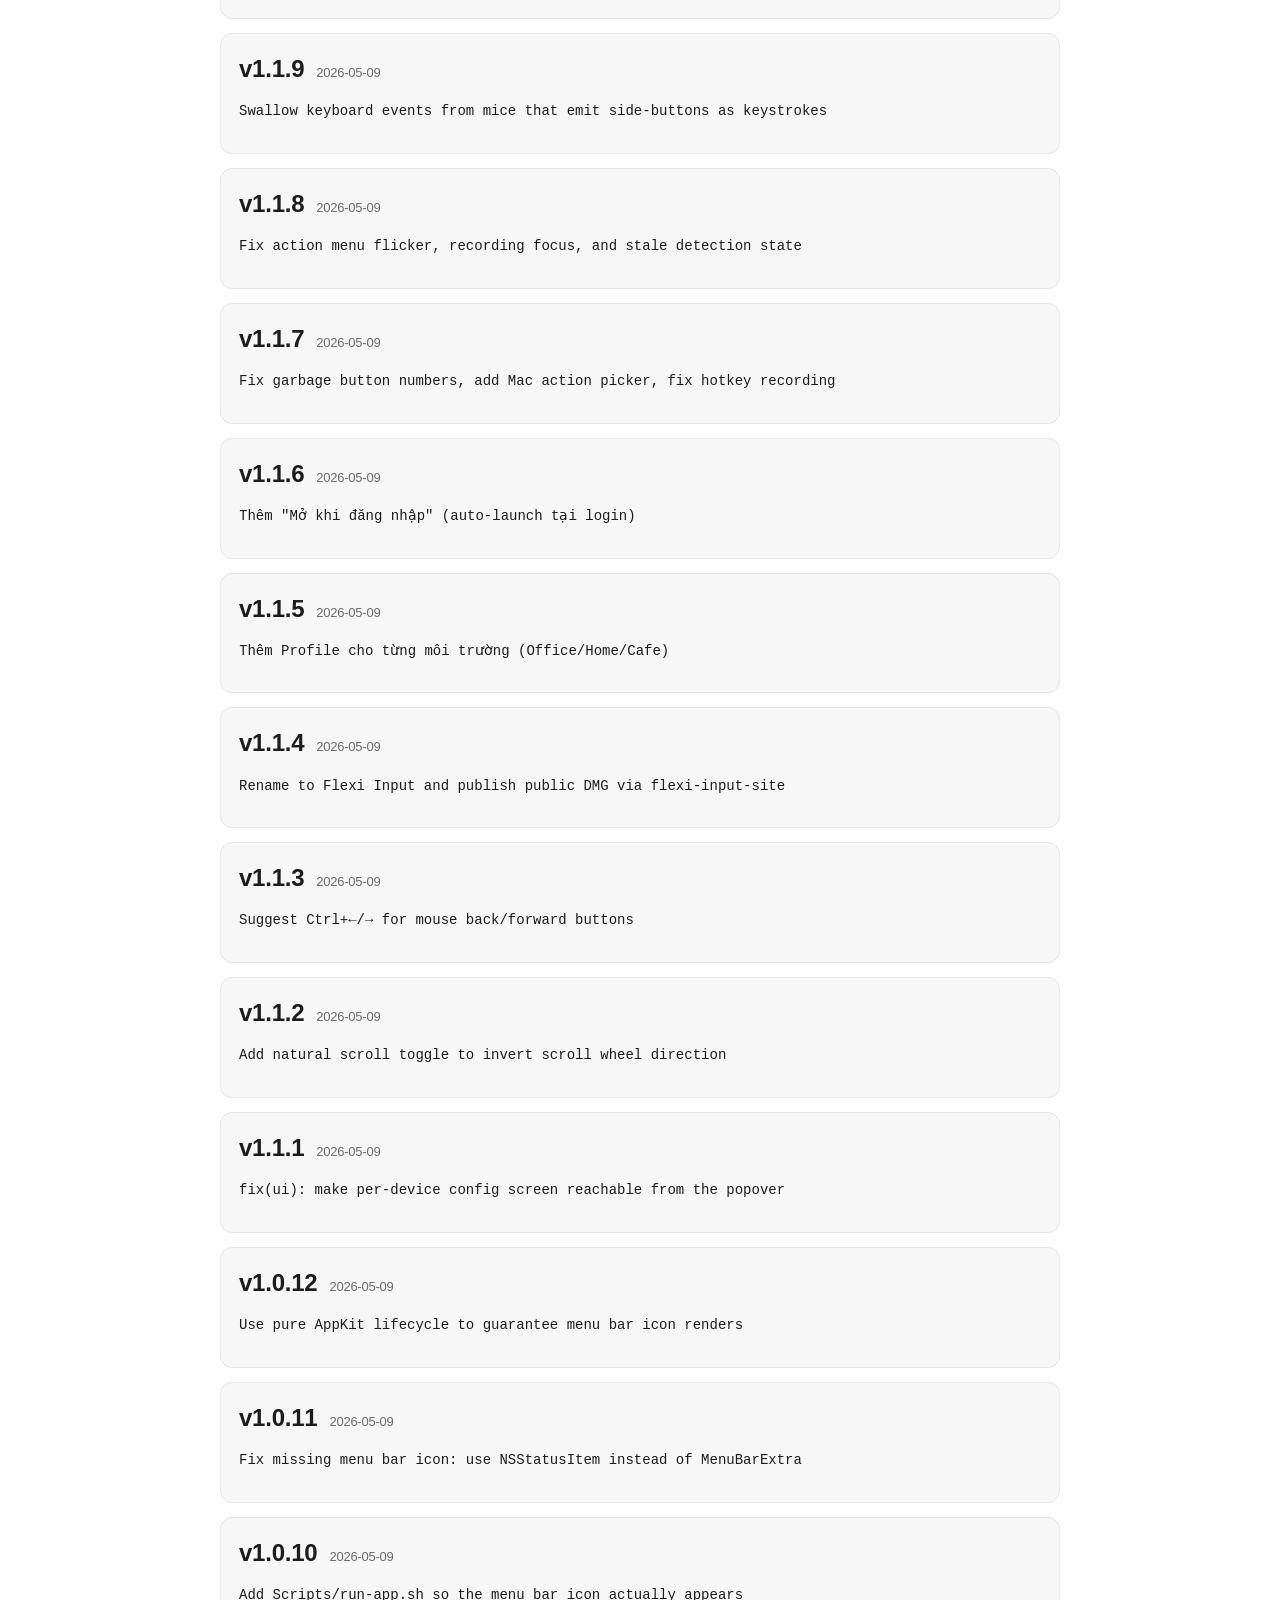
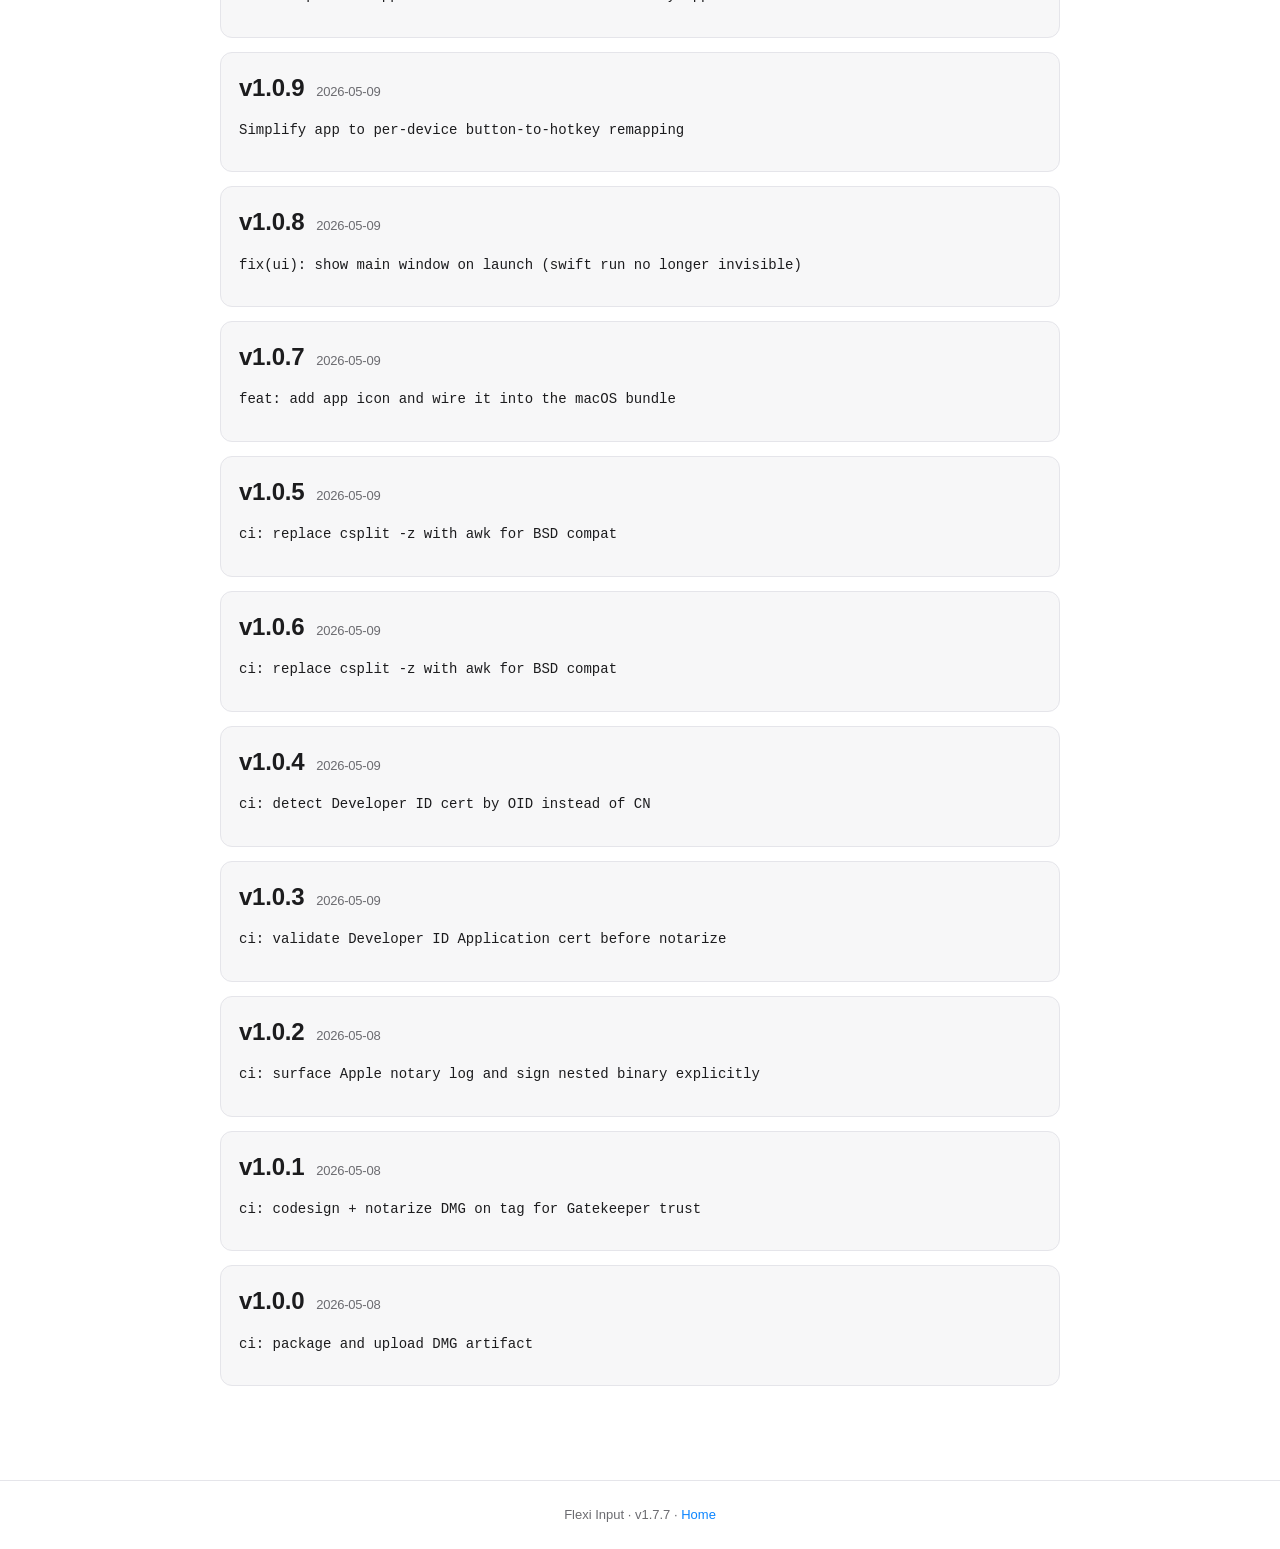
==== commit 79496d5e: "Publish Flexi Input v1.7.7" ====
--- a/changelog.html
+++ b/changelog.html
@@ -24,7 +24,9 @@
         <h1>Changelog</h1>
         <p class="lede">Each entry is generated automatically from the git tag annotation when the release was cut.</p>
 
-        <section class="release"><h2>v1.7.5 <small>2026-05-18</small></h2><pre>Merge branch &#x27;develop&#x27;</pre></section>
+        <section class="release"><h2>v1.7.7 <small>2026-08-05</small></h2><pre>Merge branch &#x27;develop&#x27;</pre></section>
+<section class="release"><h2>v1.7.6 <small>2026-06-24</small></h2><pre>(no release notes)</pre></section>
+<section class="release"><h2>v1.7.5 <small>2026-05-18</small></h2><pre>(no release notes)</pre></section>
 <section class="release"><h2>v1.7.4 <small>2026-05-18</small></h2><pre>(no release notes)</pre></section>
 <section class="release"><h2>v1.7.3 <small>2026-05-09</small></h2><pre>Replace conditional View nodes inside HStacks with opacity</pre></section>
 <section class="release"><h2>v1.7.2 <small>2026-05-09</small></h2><pre>Action picker with icon + description per gesture</pre></section>
@@ -69,7 +71,7 @@
     </main>
 
     <footer class="site">
-        Flexi Input · v1.7.5 · <a href="./">Home</a>
+        Flexi Input · v1.7.7 · <a href="./">Home</a>
     </footer>
 </body>
 </html>
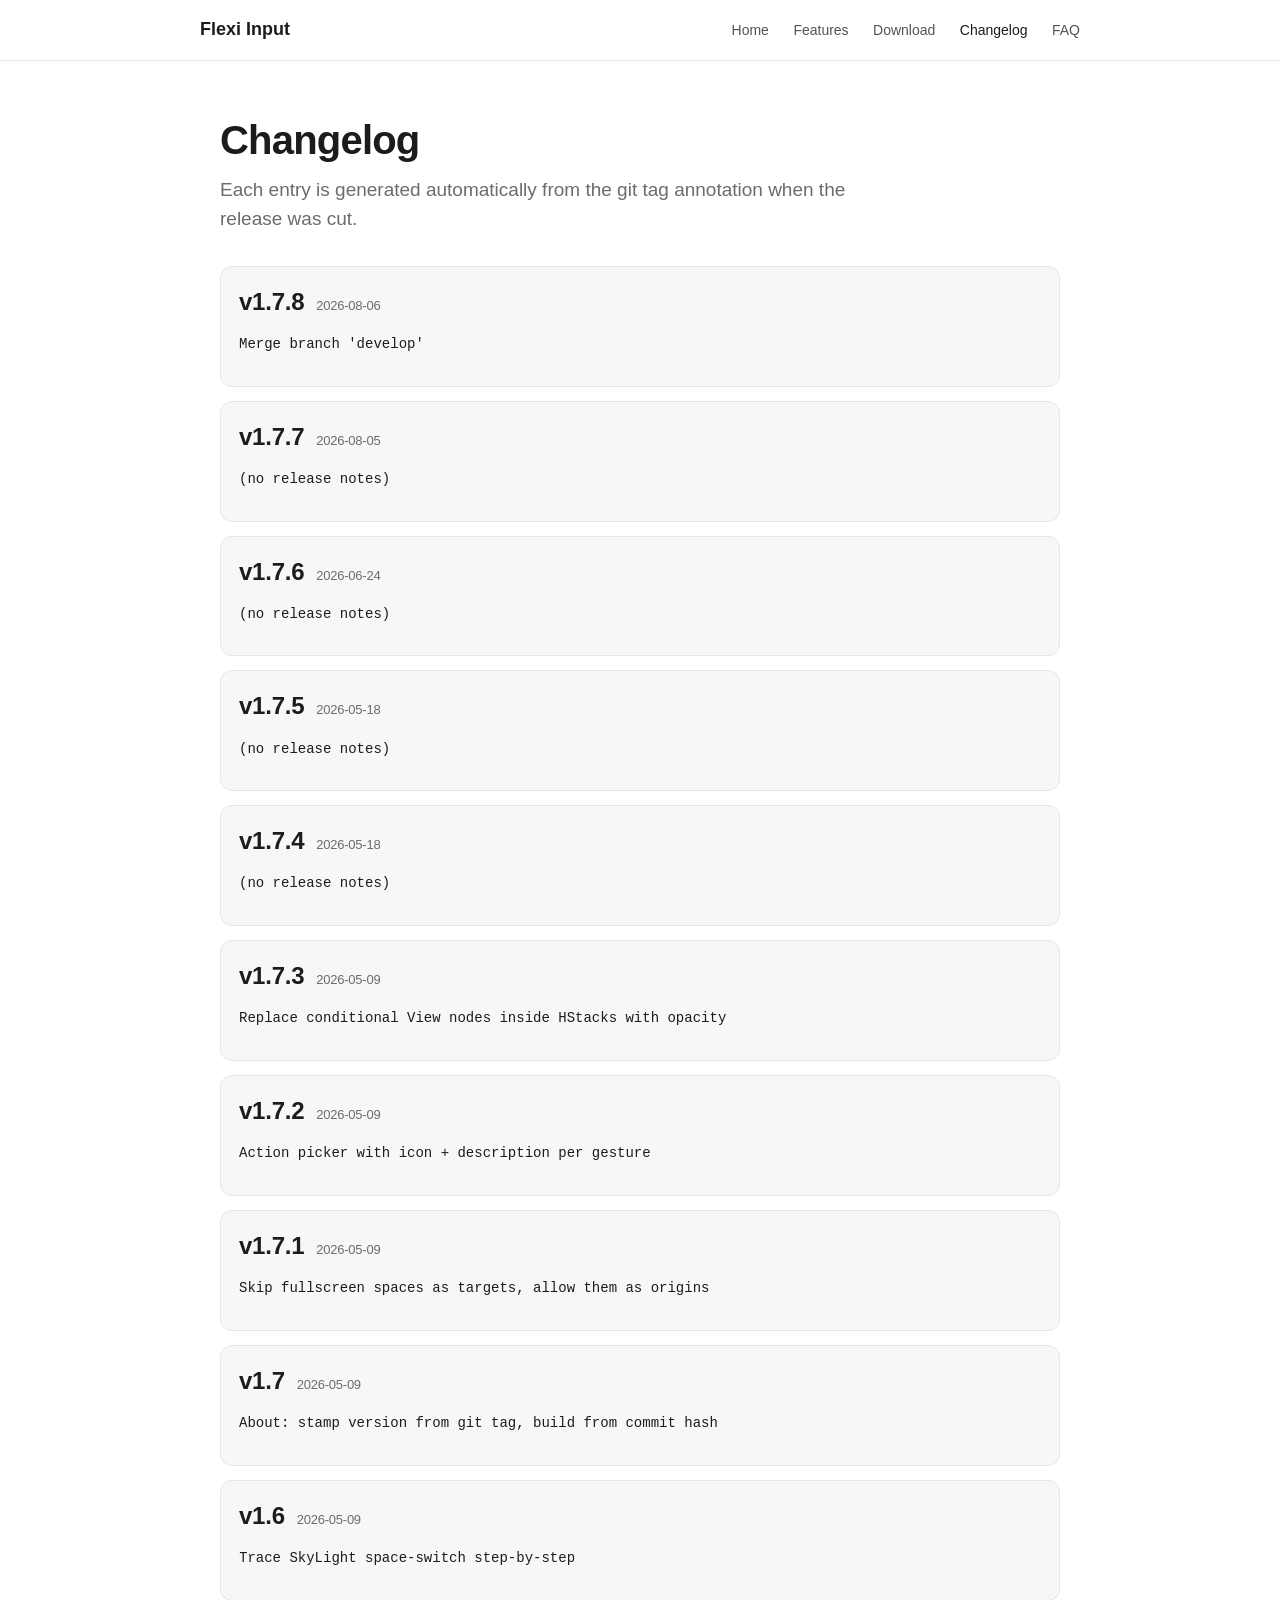
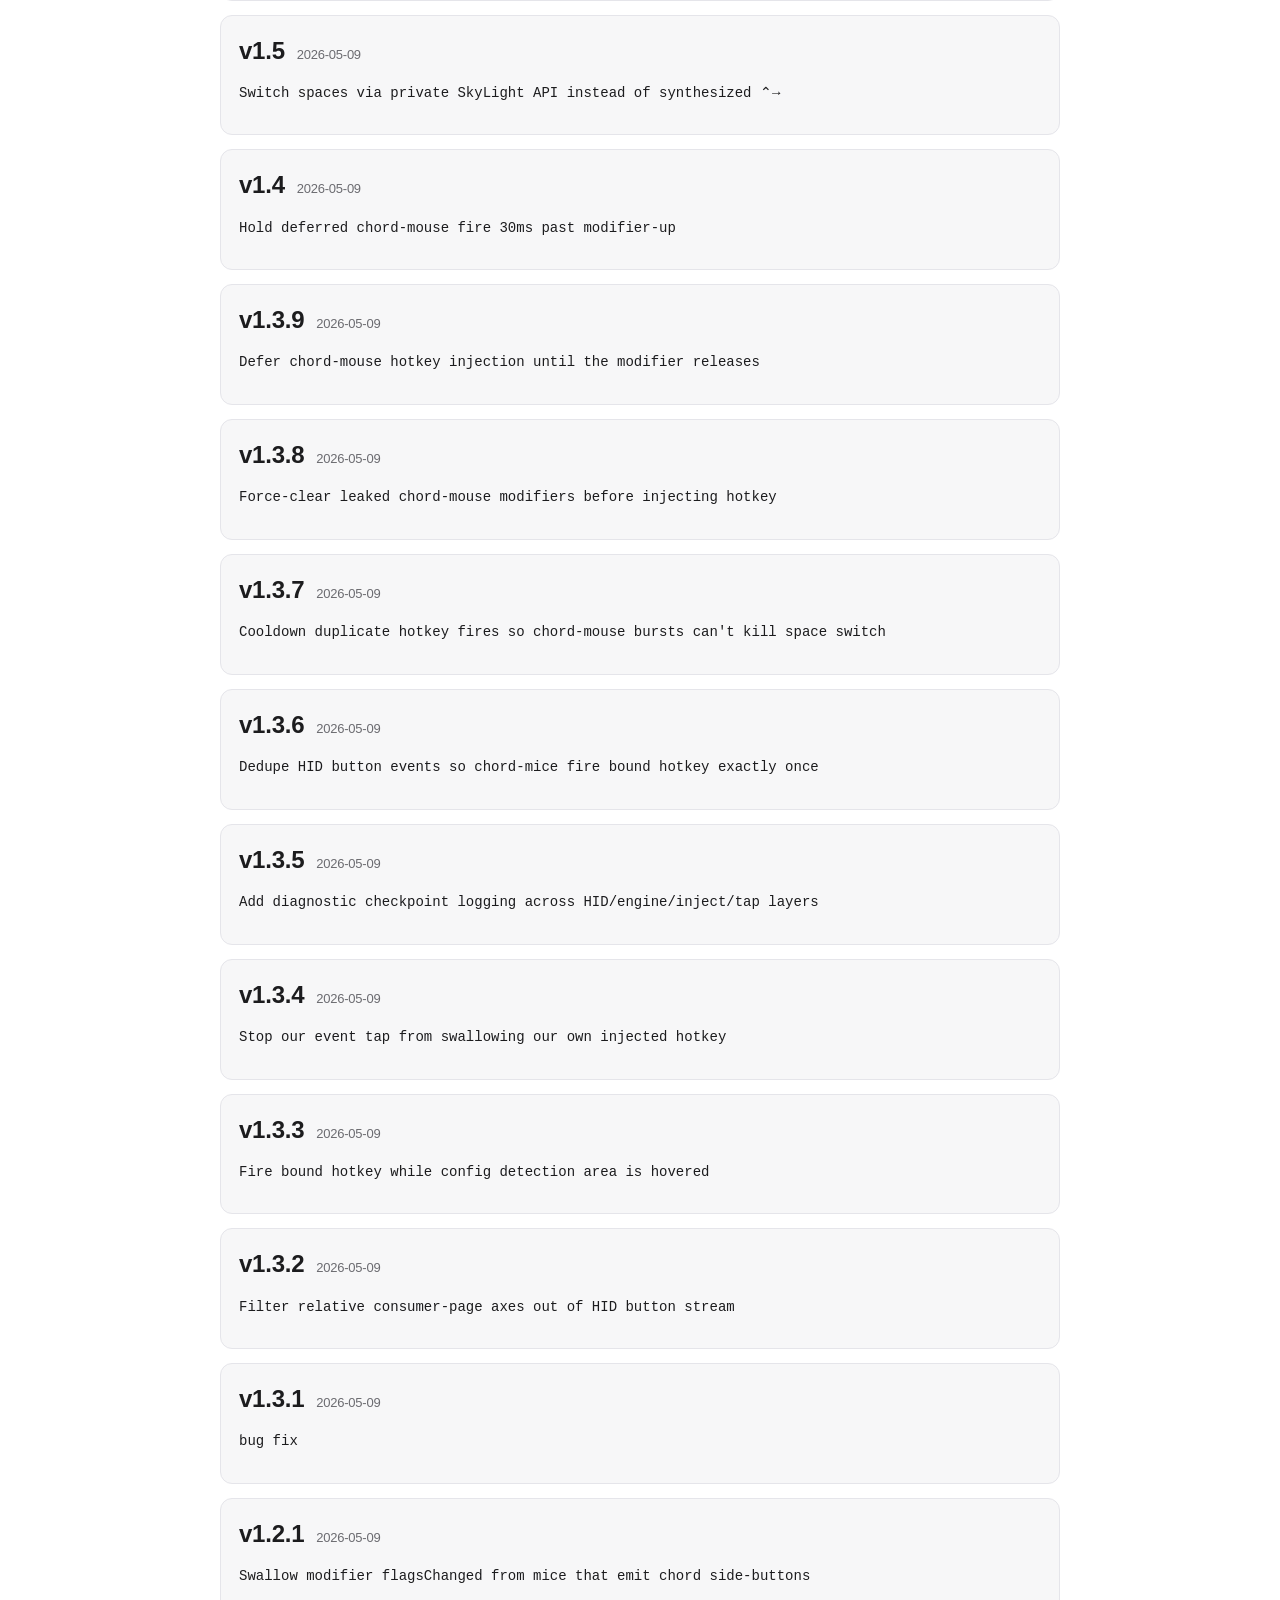
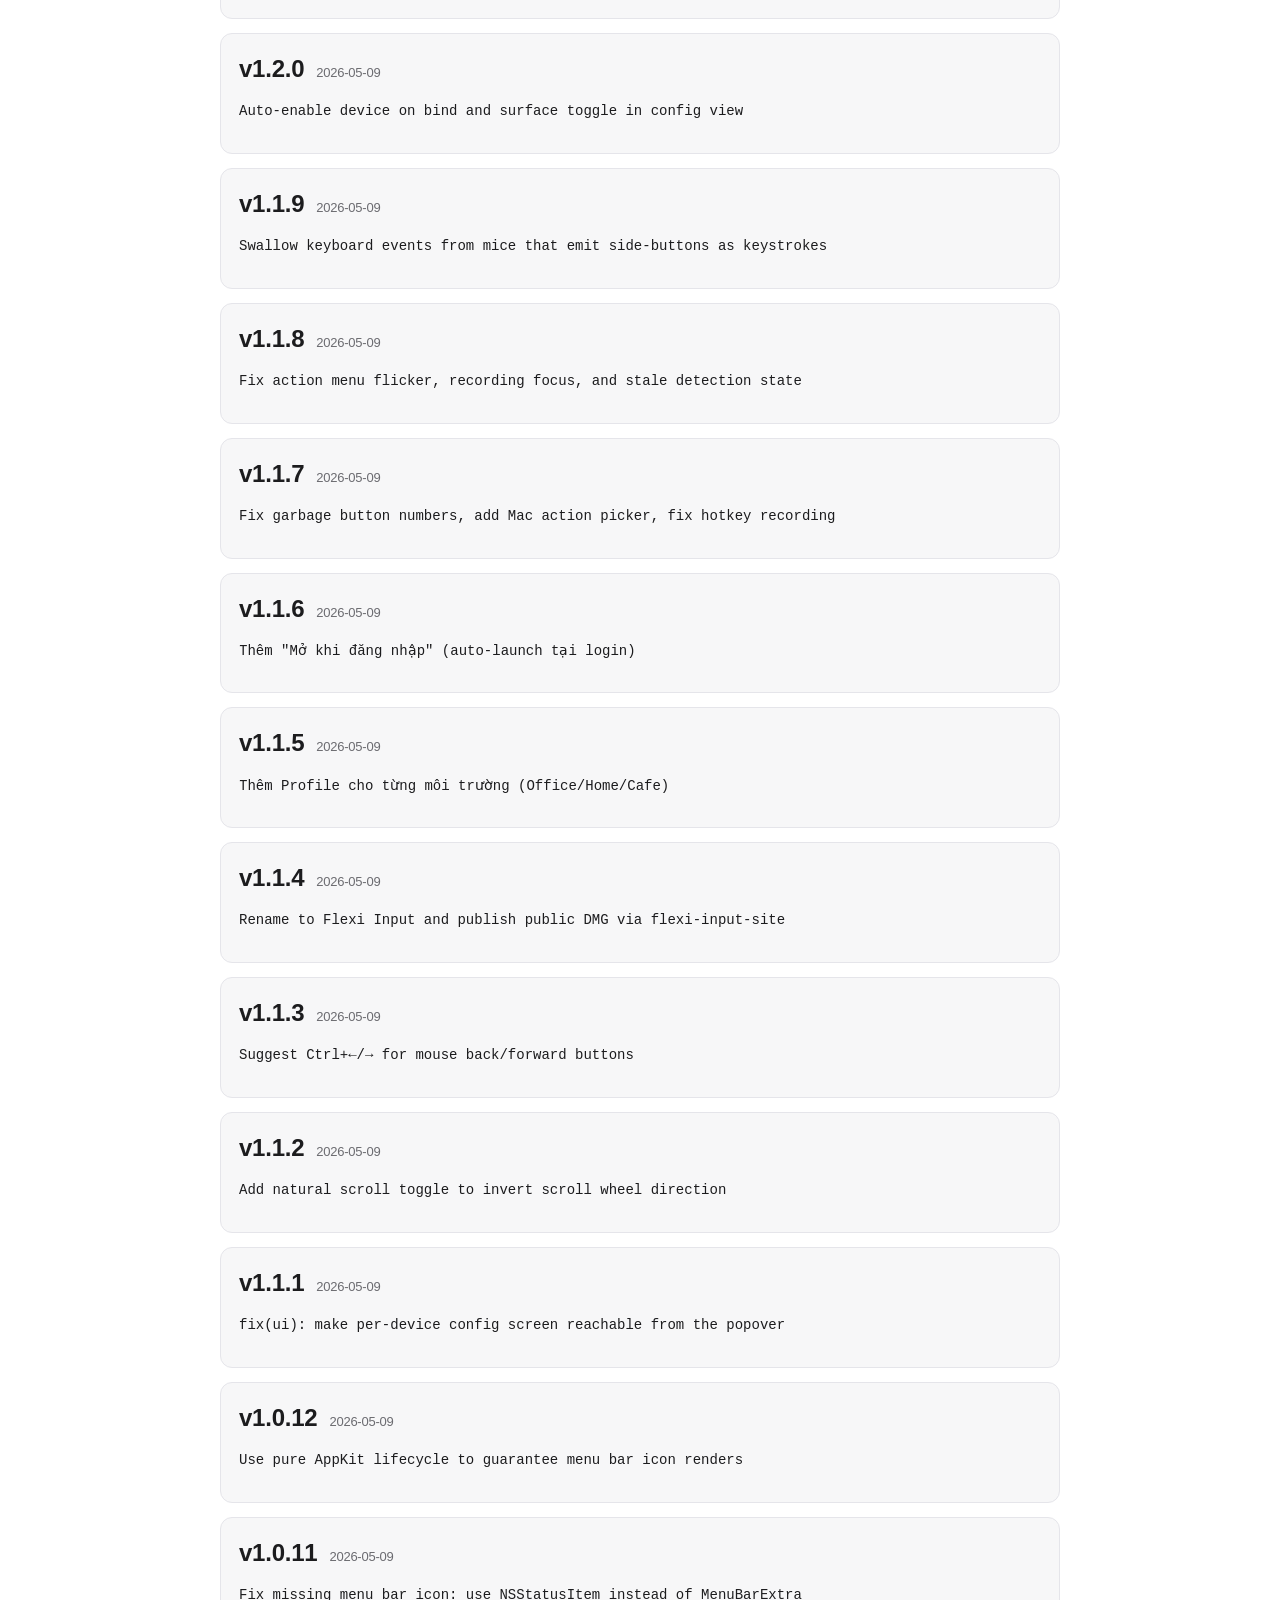
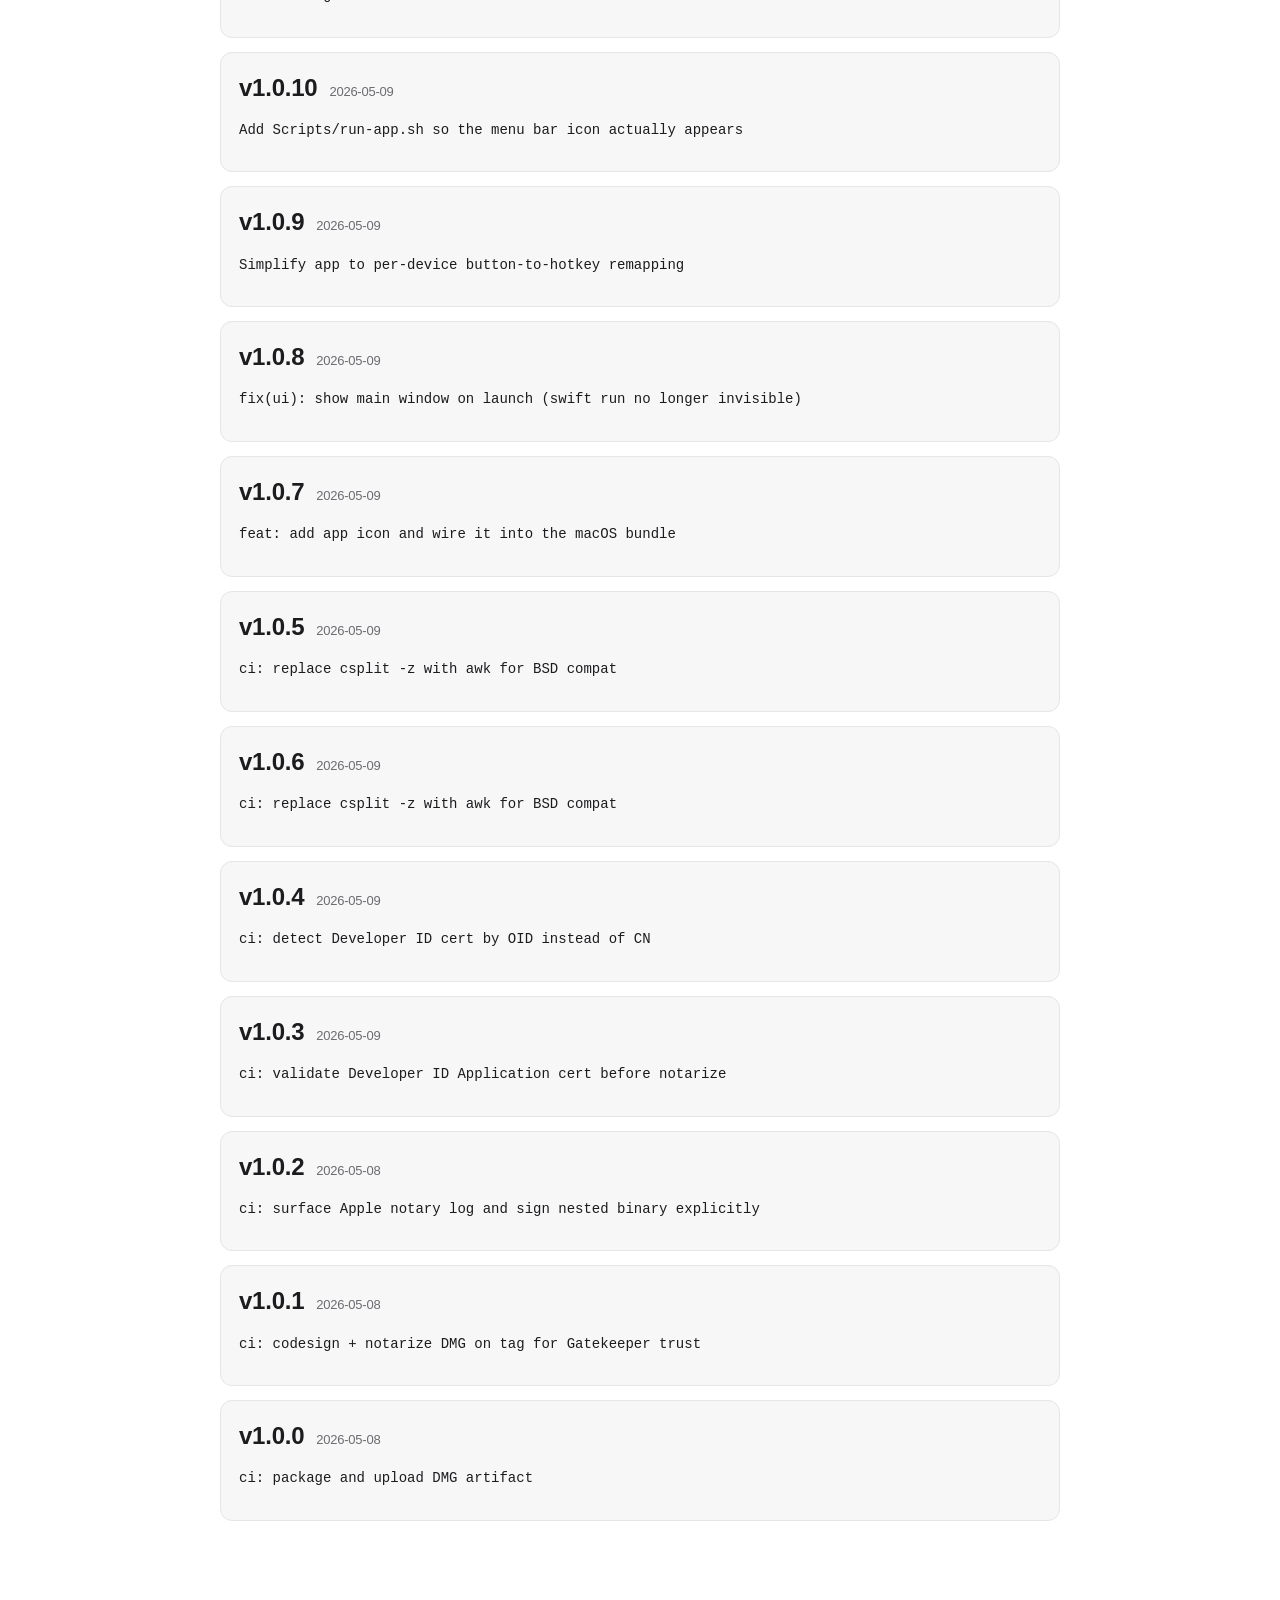
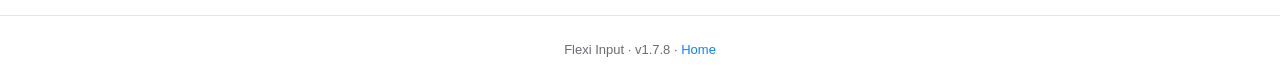
==== commit 04b8898b: "Publish Flexi Input v1.7.8" ====
--- a/changelog.html
+++ b/changelog.html
@@ -24,7 +24,8 @@
         <h1>Changelog</h1>
         <p class="lede">Each entry is generated automatically from the git tag annotation when the release was cut.</p>
 
-        <section class="release"><h2>v1.7.7 <small>2026-08-05</small></h2><pre>Merge branch &#x27;develop&#x27;</pre></section>
+        <section class="release"><h2>v1.7.8 <small>2026-08-06</small></h2><pre>Merge branch &#x27;develop&#x27;</pre></section>
+<section class="release"><h2>v1.7.7 <small>2026-08-05</small></h2><pre>(no release notes)</pre></section>
 <section class="release"><h2>v1.7.6 <small>2026-06-24</small></h2><pre>(no release notes)</pre></section>
 <section class="release"><h2>v1.7.5 <small>2026-05-18</small></h2><pre>(no release notes)</pre></section>
 <section class="release"><h2>v1.7.4 <small>2026-05-18</small></h2><pre>(no release notes)</pre></section>
@@ -71,7 +72,7 @@
     </main>
 
     <footer class="site">
-        Flexi Input · v1.7.7 · <a href="./">Home</a>
+        Flexi Input · v1.7.8 · <a href="./">Home</a>
     </footer>
 </body>
 </html>
